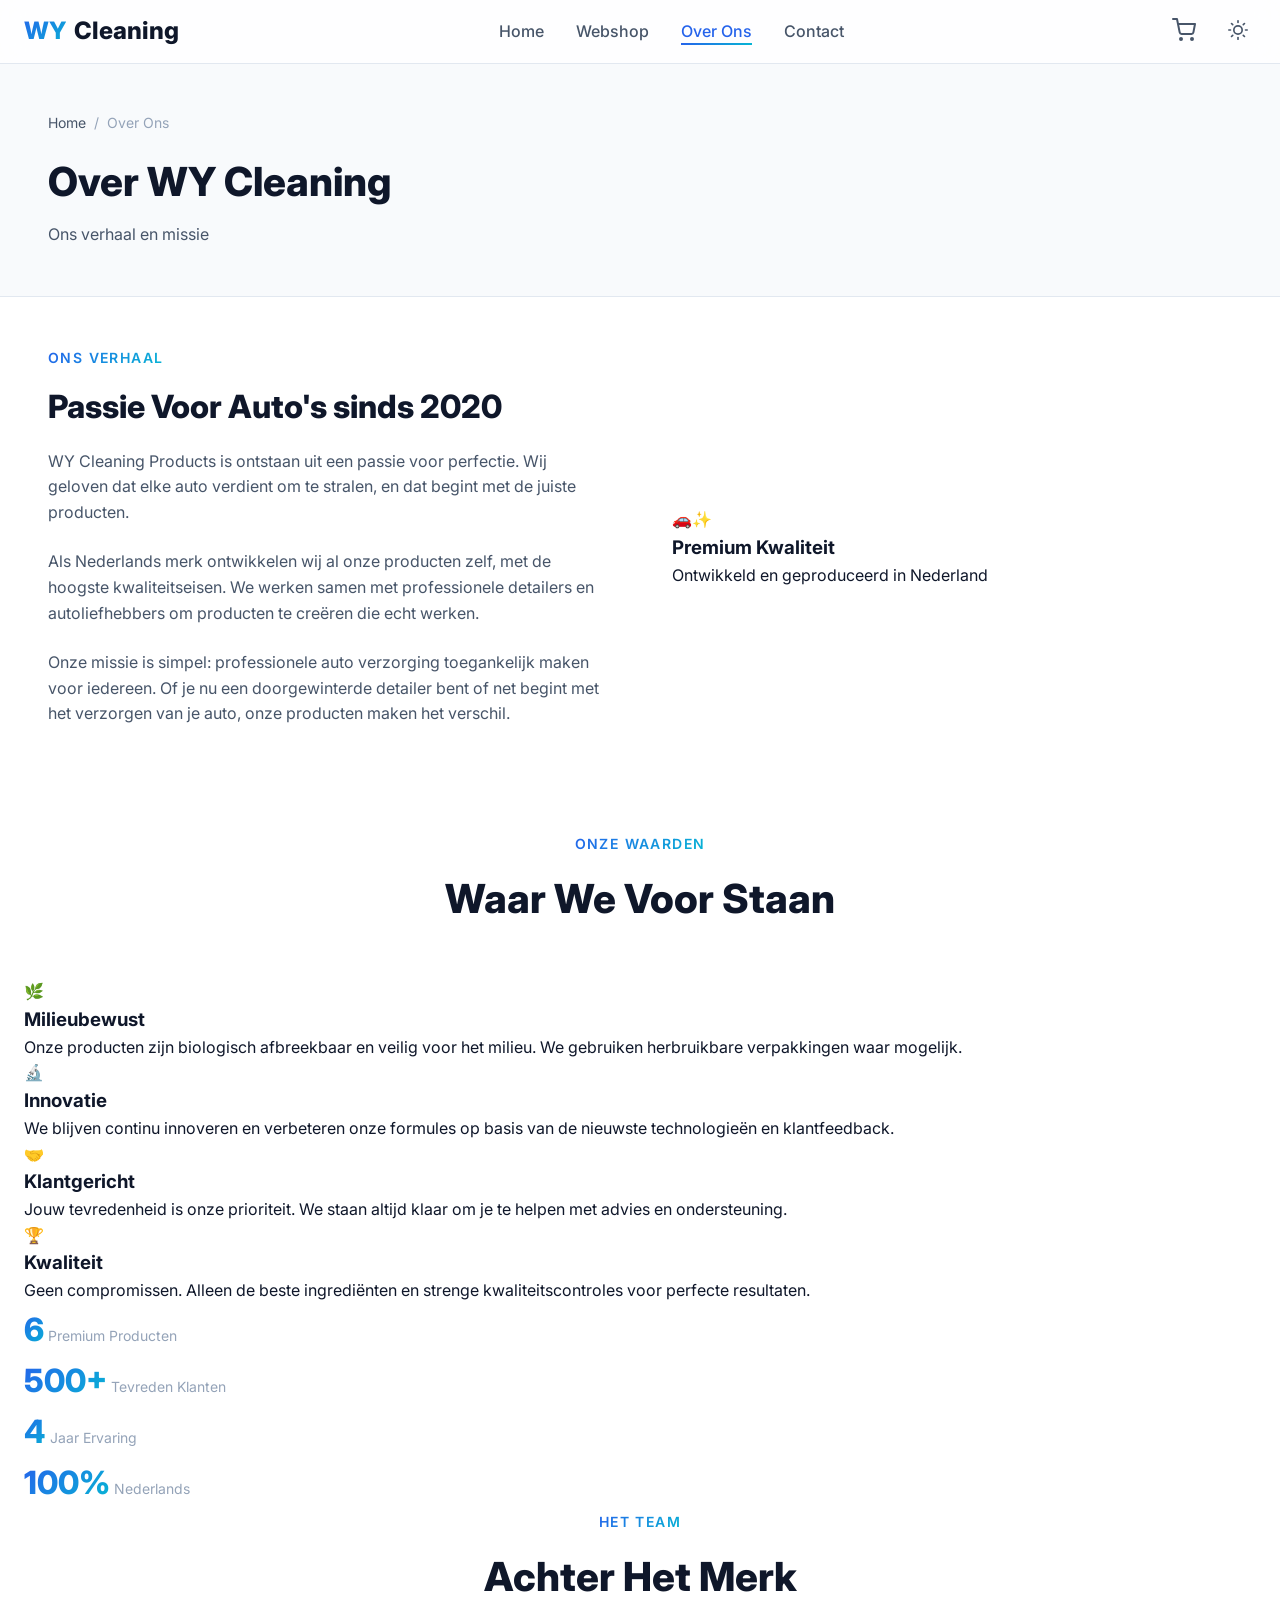
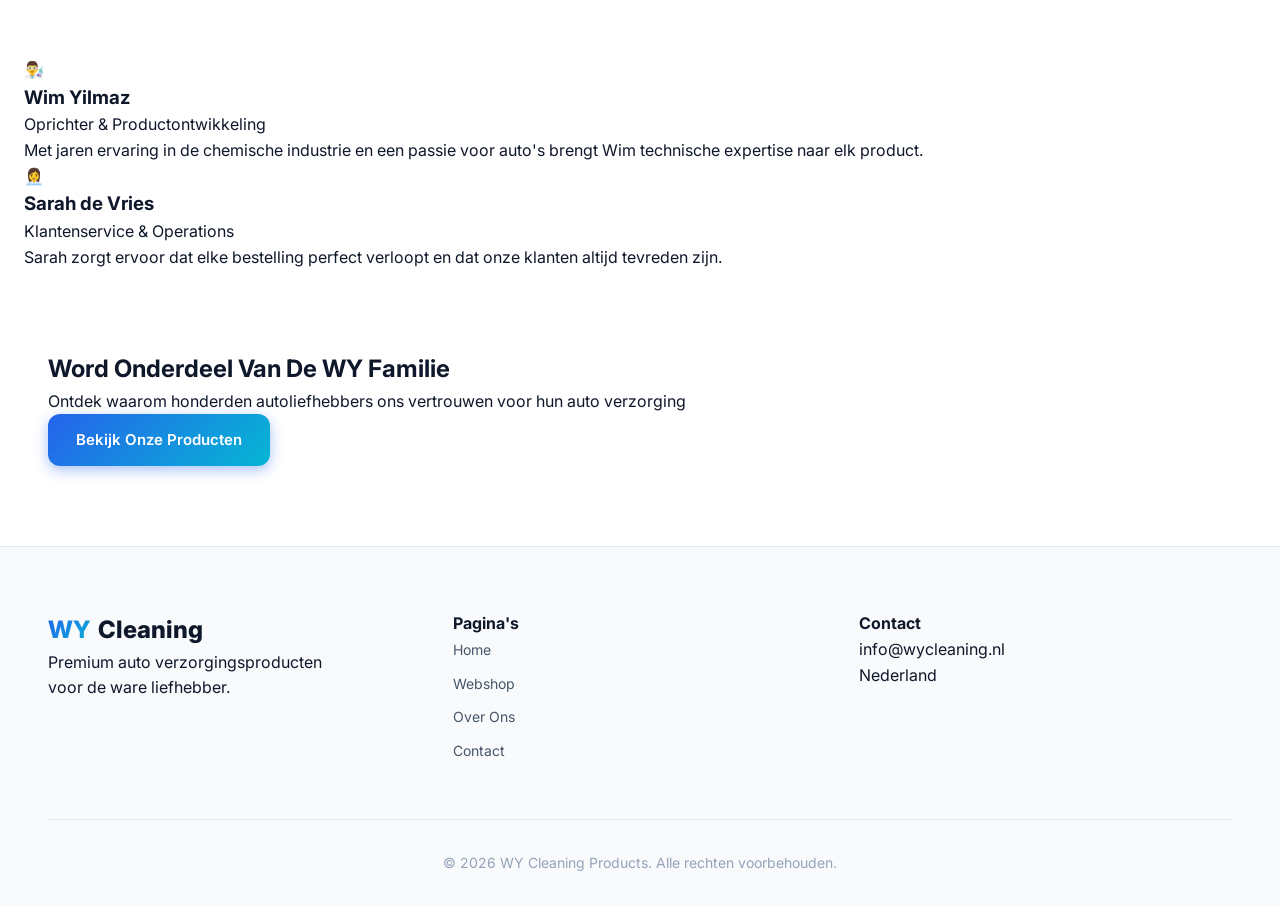
==== about.html @ 86678f6a "Initial commit: Modern WY Cleaning Products website with webshop" ====
<!DOCTYPE html>
<html lang="nl">
<head>
    <meta charset="UTF-8">
    <meta name="viewport" content="width=device-width, initial-scale=1.0">
    <title>Over Ons - WY Cleaning Products</title>
    <link rel="stylesheet" href="css/styles.css">
    <link href="https://fonts.googleapis.com/css2?family=Inter:wght@300;400;500;600;700;800&display=swap" rel="stylesheet">
</head>
<body>
    <!-- Navigation -->
    <nav class="navbar">
        <div class="nav-container">
            <a href="index.html" class="logo">
                <span class="logo-wy">WY</span>
                <span class="logo-text">Cleaning</span>
            </a>
            
            <ul class="nav-links" id="navLinks">
                <li><a href="index.html">Home</a></li>
                <li><a href="shop.html">Webshop</a></li>
                <li><a href="about.html" class="active">Over Ons</a></li>
                <li><a href="contact.html">Contact</a></li>
            </ul>
            
            <div class="nav-actions">
                <button class="cart-icon" id="cartIcon">
                    <svg xmlns="http://www.w3.org/2000/svg" width="24" height="24" viewBox="0 0 24 24" fill="none" stroke="currentColor" stroke-width="2" stroke-linecap="round" stroke-linejoin="round"><circle cx="9" cy="21" r="1"></circle><circle cx="20" cy="21" r="1"></circle><path d="M1 1h4l2.68 13.39a2 2 0 0 0 2 1.61h9.72a2 2 0 0 0 2-1.61L23 6H6"></path></svg>
                    <span class="cart-count" id="cartCount">0</span>
                </button>
                <button class="theme-toggle" id="themeToggle" aria-label="Toggle dark mode">
                    <svg class="sun-icon" xmlns="http://www.w3.org/2000/svg" width="20" height="20" viewBox="0 0 24 24" fill="none" stroke="currentColor" stroke-width="2" stroke-linecap="round" stroke-linejoin="round"><circle cx="12" cy="12" r="5"></circle><line x1="12" y1="1" x2="12" y2="3"></line><line x1="12" y1="21" x2="12" y2="23"></line><line x1="4.22" y1="4.22" x2="5.64" y2="5.64"></line><line x1="18.36" y1="18.36" x2="19.78" y2="19.78"></line><line x1="1" y1="12" x2="3" y2="12"></line><line x1="21" y1="12" x2="23" y2="12"></line><line x1="4.22" y1="19.78" x2="5.64" y2="18.36"></line><line x1="18.36" y1="5.64" x2="19.78" y2="4.22"></line></svg>
                    <svg class="moon-icon" xmlns="http://www.w3.org/2000/svg" width="20" height="20" viewBox="0 0 24 24" fill="none" stroke="currentColor" stroke-width="2" stroke-linecap="round" stroke-linejoin="round"><path d="M21 12.79A9 9 0 1 1 11.21 3 7 7 0 0 0 21 12.79z"></path></svg>
                </button>
                <button class="hamburger" id="hamburger" aria-label="Menu">
                    <span></span>
                    <span></span>
                    <span></span>
                </button>
            </div>
        </div>
    </nav>

    <!-- Page Header -->
    <section class="page-header">
        <div class="container">
            <div class="breadcrumb">
                <a href="index.html">Home</a>
                <span>/</span>
                <span>Over Ons</span>
            </div>
            <h1 class="page-title">Over WY Cleaning</h1>
            <p class="page-subtitle">Ons verhaal en missie</p>
        </div>
    </section>

    <!-- About Section -->
    <section class="about-section">
        <div class="container">
            <div class="about-grid">
                <div class="about-content">
                    <span class="section-badge">Ons Verhaal</span>
                    <h2>Passie Voor Auto's sinds 2020</h2>
                    <p>WY Cleaning Products is ontstaan uit een passie voor perfectie. Wij geloven dat elke auto verdient om te stralen, en dat begint met de juiste producten.</p>
                    <p>Als Nederlands merk ontwikkelen wij al onze producten zelf, met de hoogste kwaliteitseisen. We werken samen met professionele detailers en autoliefhebbers om producten te creëren die echt werken.</p>
                    <p>Onze missie is simpel: professionele auto verzorging toegankelijk maken voor iedereen. Of je nu een doorgewinterde detailer bent of net begint met het verzorgen van je auto, onze producten maken het verschil.</p>
                </div>
                <div class="about-visual">
                    <div class="about-card glass">
                        <div class="about-emoji">🚗✨</div>
                        <h3>Premium Kwaliteit</h3>
                        <p>Ontwikkeld en geproduceerd in Nederland</p>
                    </div>
                </div>
            </div>
        </div>
    </section>

    <!-- Values Section -->
    <section class="values-section">
        <div class="container">
            <div class="section-header">
                <span class="section-badge">Onze Waarden</span>
                <h2 class="section-title">Waar We Voor Staan</h2>
            </div>
            
            <div class="values-grid">
                <div class="value-card">
                    <div class="value-icon">🌿</div>
                    <h3>Milieubewust</h3>
                    <p>Onze producten zijn biologisch afbreekbaar en veilig voor het milieu. We gebruiken herbruikbare verpakkingen waar mogelijk.</p>
                </div>
                
                <div class="value-card">
                    <div class="value-icon">🔬</div>
                    <h3>Innovatie</h3>
                    <p>We blijven continu innoveren en verbeteren onze formules op basis van de nieuwste technologieën en klantfeedback.</p>
                </div>
                
                <div class="value-card">
                    <div class="value-icon">🤝</div>
                    <h3>Klantgericht</h3>
                    <p>Jouw tevredenheid is onze prioriteit. We staan altijd klaar om je te helpen met advies en ondersteuning.</p>
                </div>
                
                <div class="value-card">
                    <div class="value-icon">🏆</div>
                    <h3>Kwaliteit</h3>
                    <p>Geen compromissen. Alleen de beste ingrediënten en strenge kwaliteitscontroles voor perfecte resultaten.</p>
                </div>
            </div>
        </div>
    </section>

    <!-- Stats Section -->
    <section class="stats-section">
        <div class="container">
            <div class="stats-grid">
                <div class="stat-card">
                    <span class="stat-number">6</span>
                    <span class="stat-label">Premium Producten</span>
                </div>
                <div class="stat-card">
                    <span class="stat-number">500+</span>
                    <span class="stat-label">Tevreden Klanten</span>
                </div>
                <div class="stat-card">
                    <span class="stat-number">4</span>
                    <span class="stat-label">Jaar Ervaring</span>
                </div>
                <div class="stat-card">
                    <span class="stat-number">100%</span>
                    <span class="stat-label">Nederlands</span>
                </div>
            </div>
        </div>
    </section>

    <!-- Team Section -->
    <section class="team-section">
        <div class="container">
            <div class="section-header">
                <span class="section-badge">Het Team</span>
                <h2 class="section-title">Achter Het Merk</h2>
            </div>
            
            <div class="team-grid">
                <div class="team-card">
                    <div class="team-avatar">👨‍🔬</div>
                    <h3>Wim Yilmaz</h3>
                    <p class="team-role">Oprichter & Productontwikkeling</p>
                    <p>Met jaren ervaring in de chemische industrie en een passie voor auto's brengt Wim technische expertise naar elk product.</p>
                </div>
                
                <div class="team-card">
                    <div class="team-avatar">👩‍💼</div>
                    <h3>Sarah de Vries</h3>
                    <p class="team-role">Klantenservice & Operations</p>
                    <p>Sarah zorgt ervoor dat elke bestelling perfect verloopt en dat onze klanten altijd tevreden zijn.</p>
                </div>
            </div>
        </div>
    </section>

    <!-- CTA Section -->
    <section class="cta-section">
        <div class="cta-bg"></div>
        <div class="container">
            <div class="cta-content glass">
                <h2>Word Onderdeel Van De WY Familie</h2>
                <p>Ontdek waarom honderden autoliefhebbers ons vertrouwen voor hun auto verzorging</p>
                <a href="shop.html" class="btn btn-primary btn-lg">Bekijk Onze Producten</a>
            </div>
        </div>
    </section>

    <!-- Footer -->
    <footer class="footer">
        <div class="container">
            <div class="footer-grid">
                <div class="footer-brand">
                    <a href="index.html" class="logo">
                        <span class="logo-wy">WY</span>
                        <span class="logo-text">Cleaning</span>
                    </a>
                    <p>Premium auto verzorgingsproducten voor de ware liefhebber.</p>
                </div>
                <div class="footer-links">
                    <h4>Pagina's</h4>
                    <ul>
                        <li><a href="index.html">Home</a></li>
                        <li><a href="shop.html">Webshop</a></li>
                        <li><a href="about.html">Over Ons</a></li>
                        <li><a href="contact.html">Contact</a></li>
                    </ul>
                </div>
                <div class="footer-contact">
                    <h4>Contact</h4>
                    <ul>
                        <li><span>info@wycleaning.nl</span></li>
                        <li><span>Nederland</span></li>
                    </ul>
                </div>
            </div>
            <div class="footer-bottom">
                <p>&copy; 2026 WY Cleaning Products. Alle rechten voorbehouden.</p>
            </div>
        </div>
    </footer>

    <!-- Cart Sidebar -->
    <div class="cart-overlay" id="cartOverlay"></div>
    <aside class="cart-sidebar" id="cartSidebar">
        <div class="cart-header">
            <h3>Winkelwagen</h3>
            <button class="cart-close" id="cartClose">&times;</button>
        </div>
        <div class="cart-items" id="cartItems"></div>
        <div class="cart-footer">
            <div class="cart-total">
                <span>Totaal</span>
                <span class="cart-total-price" id="cartTotal">€0,00</span>
            </div>
            <button class="btn btn-primary btn-full">Afrekenen</button>
            <button class="btn btn-text" id="continueShopping">Verder winkelen</button>
        </div>
    </aside>

    <script src="js/main.js"></script>
</body>
</html>
---- css/styles.css ----
/* ========================================
   WY Cleaning Products - Modern Stylesheet
   ======================================== */

:root {
    --primary: #2563eb;
    --primary-dark: #1d4ed8;
    --primary-light: #3b82f6;
    --accent: #06b6d4;
    
    --bg-primary: #ffffff;
    --bg-secondary: #f8fafc;
    --bg-tertiary: #f1f5f9;
    --bg-card: rgba(255, 255, 255, 0.8);
    
    --text-primary: #0f172a;
    --text-secondary: #475569;
    --text-muted: #94a3b8;
    
    --border-color: #e2e8f0;
    --shadow-sm: 0 1px 2px 0 rgb(0 0 0 / 0.05);
    --shadow-md: 0 4px 6px -1px rgb(0 0 0 / 0.1);
    --shadow-lg: 0 10px 15px -3px rgb(0 0 0 / 0.1);
    --shadow-xl: 0 20px 25px -5px rgb(0 0 0 / 0.1);
    
    --gradient-hero: linear-gradient(135deg, #667eea 0%, #764ba2 100%);
    --gradient-primary: linear-gradient(135deg, #2563eb 0%, #06b6d4 100%);
    
    --radius-sm: 0.375rem;
    --radius-md: 0.5rem;
    --radius-lg: 0.75rem;
    --radius-xl: 1rem;
    --radius-2xl: 1.5rem;
    
    --transition-fast: 150ms ease;
    --transition-base: 250ms ease;
    
    --font-sans: 'Inter', system-ui, sans-serif;
    --header-height: 4rem;
}

[data-theme="dark"] {
    --bg-primary: #0f172a;
    --bg-secondary: #1e293b;
    --bg-tertiary: #334155;
    --bg-card: rgba(30, 41, 59, 0.8);
    --text-primary: #f8fafc;
    --text-secondary: #cbd5e1;
    --text-muted: #64748b;
    --border-color: #334155;
}

*, *::before, *::after { box-sizing: border-box; margin: 0; padding: 0; }
html { scroll-behavior: smooth; }
body {
    font-family: var(--font-sans);
    background: var(--bg-primary);
    color: var(--text-primary);
    line-height: 1.6;
    min-height: 100vh;
}
a { color: inherit; text-decoration: none; }
button { font-family: inherit; cursor: pointer; border: none; background: none; }
ul { list-style: none; }

.container { width: 100%; max-width: 1280px; margin: 0 auto; padding: 0 1.5rem; }

/* Navbar */
.navbar {
    position: fixed; top: 0; left: 0; right: 0;
    height: var(--header-height);
    background: var(--bg-card);
    backdrop-filter: blur(12px);
    border-bottom: 1px solid var(--border-color);
    z-index: 1000;
}
.nav-container {
    display: flex; align-items: center; justify-content: space-between;
    height: 100%; max-width: 1280px; margin: 0 auto; padding: 0 1.5rem;
}
.logo { display: flex; align-items: center; gap: 0.5rem; font-weight: 800; font-size: 1.5rem; }
.logo-wy {
    background: var(--gradient-primary);
    -webkit-background-clip: text; -webkit-text-fill-color: transparent; background-clip: text;
}
.nav-links { display: flex; align-items: center; gap: 2rem; }
.nav-links a { font-weight: 500; color: var(--text-secondary); transition: color 0.15s; position: relative; }
.nav-links a:hover, .nav-links a.active { color: var(--primary); }
.nav-links a::after {
    content: ''; position: absolute; bottom: -4px; left: 0;
    width: 0; height: 2px; background: var(--gradient-primary); transition: width 0.25s;
}
.nav-links a:hover::after, .nav-links a.active::after { width: 100%; }
.nav-actions { display: flex; align-items: center; gap: 1rem; }

.cart-icon { position: relative; padding: 0.5rem; color: var(--text-secondary); }
.cart-icon:hover { color: var(--primary); }
.cart-count {
    position: absolute; top: -2px; right: -2px;
    background: var(--gradient-primary); color: white; font-size: 0.75rem; font-weight: 600;
    width: 1.25rem; height: 1.25rem; border-radius: 50%;
    display: flex; align-items: center; justify-content: center;
}

.theme-toggle { padding: 0.5rem; color: var(--text-secondary); border-radius: var(--radius-md); }
.theme-toggle:hover { background: var(--bg-tertiary); color: var(--text-primary); }
.theme-toggle .moon-icon { display: none; }
[data-theme="dark"] .theme-toggle .sun-icon { display: none; }
[data-theme="dark"] .theme-toggle .moon-icon { display: block; }

.hamburger { display: none; flex-direction: column; gap: 5px; padding: 0.5rem; }
.hamburger span { display: block; width: 24px; height: 2px; background: var(--text-primary); }

/* Hero */
.hero {
    min-height: 100vh; display: flex; align-items: center; position: relative;
    padding: calc(var(--header-height) + 2rem) 1.5rem 4rem; overflow: hidden;
}
.hero-bg { position: absolute; inset: 0; background: var(--gradient-hero); opacity: 0.05; }
.hero-particles {
    position: absolute; inset: 0;
    background-image: 
        radial-gradient(circle at 20% 80%, rgba(37, 99, 235, 0.1) 0%, transparent 50%),
        radial-gradient(circle at 80% 20%, rgba(6, 182, 212, 0.1) 0%, transparent 50%);
}
.hero-content { flex: 1; max-width: 600px; position: relative; z-index: 1; }
.hero-badge {
    display: inline-flex; align-items: center; gap: 0.5rem;
    background: var(--bg-card); border: 1px solid var(--border-color);
    padding: 0.5rem 1rem; border-radius: 9999px; font-size: 0.875rem; font-weight: 500;
    color: var(--text-secondary); margin-bottom: 1.5rem;
}
.hero-title { font-size: clamp(2.5rem, 5vw, 4rem); font-weight: 800; line-height: 1.1; margin-bottom: 1.5rem; }
.gradient-text {
    background: var(--gradient-primary);
    -webkit-background-clip: text; -webkit-text-fill-color: transparent; background-clip: text;
}
.hero-subtitle { font-size: 1.125rem; color: var(--text-secondary); margin-bottom: 2rem; max-width: 480px; }
.hero-actions { display: flex; gap: 1rem; margin-bottom: 3rem; flex-wrap: wrap; }
.hero-stats { display: flex; gap: 2.5rem; }
.stat { display: flex; flex-direction: column; }
.stat-number {
    font-size: 2rem; font-weight: 800;
    background: var(--gradient-primary); -webkit-background-clip: text; -webkit-text-fill-color: transparent;
}
.stat-label { font-size: 0.875rem; color: var(--text-muted); }
.hero-visual { flex: 1; display: flex; justify-content: center; align-items: center; position: relative; }
.hero-card {
    background: linear-gradient(135deg, rgba(255,255,255,0.1) 0%, rgba(255,255,255,0.05) 100%);
    backdrop-filter: blur(20px); border: 1px solid rgba(255,255,255,0.2);
    border-radius: var(--radius-2xl); padding: 2rem; text-align: center;
    animation: float 6s ease-in-out infinite;
}
@keyframes float { 0%, 100% { transform: translateY(0); } 50% { transform: translateY(-20px); } }
.hero-card-icon { font-size: 4rem; margin-bottom: 1rem; }
.hero-card-label { display: block; font-size: 0.75rem; text-transform: uppercase; letter-spacing: 0.1em; color: var(--text-muted); margin-bottom: 0.25rem; }
.hero-card-name { display: block; font-size: 1.25rem; font-weight: 700; color: var(--text-primary); margin-bottom: 0.5rem; }
.hero-card-price { display: block; font-size: 1.5rem; font-weight: 800; background: var(--gradient-primary); -webkit-background-clip: text; -webkit-text-fill-color: transparent; }

/* Buttons */
.btn {
    display: inline-flex; align-items: center; justify-content: center; gap: 0.5rem;
    padding: 0.875rem 1.75rem; font-weight: 600; font-size: 0.9375rem;
    border-radius: var(--radius-lg); transition: all 0.25s;
}
.btn-primary { background: var(--gradient-primary); color: white; box-shadow: 0 4px 14px rgba(37, 99, 235, 0.4); }
.btn-primary:hover { transform: translateY(-2px); box-shadow: 0 6px 20px rgba(37, 99, 235, 0.5); }
.btn-secondary { background: var(--bg-secondary); color: var(--text-primary); border: 1px solid var(--border-color); }
.btn-secondary:hover { background: var(--bg-tertiary); border-color: var(--primary); }
.btn-sm { padding: 0.625rem 1.25rem; font-size: 0.875rem; }

/* Sections */
.featured-section, .benefits-section, .cta-section { padding: 5rem 1.5rem; }
.section-header { text-align: center; max-width: 600px; margin: 0 auto 3rem; }
.section-badge { display: inline-block; background: var(--gradient-primary); -webkit-background-clip: text; -webkit-text-fill-color: transparent; font-weight: 600; font-size: 0.875rem; text-transform: uppercase; letter-spacing: 0.1em; margin-bottom: 0.75rem; }
.section-title { font-size: clamp(1.75rem, 4vw, 2.5rem); font-weight: 800; margin-bottom: 0.75rem; }
.section-subtitle { color: var(--text-secondary); }

/* Products */
.products-grid { display: grid; grid-template-columns: repeat(auto-fill, minmax(280px, 1fr)); gap: 1.5rem; }
.product-card {
    background: var(--bg-card); border: 1px solid var(--border-color);
    border-radius: var(--radius-xl); overflow: hidden; transition: all 0.25s;
}
.product-card:hover { transform: translateY(-4px); box-shadow: var(--shadow-xl); border-color: var(--primary-light); }
.product-image { aspect-ratio: 4/3; background: var(--bg-secondary); display: flex; align-items: center; justify-content: center; font-size: 4rem; position: relative; overflow: hidden; }
.product-badge { position: absolute; top: 1rem; left: 1rem; background: var(--gradient-primary); color: white; font-size: 0.75rem; font-weight: 600; padding: 0.25rem 0.75rem; border-radius: 9999px; }
.product-info { padding: 1.5rem; }
.product-category { font-size: 0.75rem; color: var(--primary); font-weight: 600; text-transform: uppercase; letter-spacing: 0.05em; margin-bottom: 0.5rem; }
.product-name { font-size: 1.125rem; font-weight: 700; margin-bottom: 0.5rem; color: var(--text-primary); }
.product-description { font-size: 0.875rem; color: var(--text-secondary); margin-bottom: 1rem; line-height: 1.5; }
.product-footer { display: flex; align-items: center; justify-content: space-between; }
.product-price { font-size: 1.25rem; font-weight: 800; color: var(--primary); }
.btn-add-cart { width: 2.5rem; height: 2.5rem; border-radius: var(--radius-md); background: var(--bg-tertiary); color: var(--text-primary); display: flex; align-items: center; justify-content: center; transition: all 0.15s; }
.btn-add-cart:hover { background: var(--primary); color: white; }

/* Benefits */
.benefits-section { background: var(--bg-secondary); }
.benefits-grid { display: grid; grid-template-columns: repeat(auto-fit, minmax(250px, 1fr)); gap: 1.5rem; }
.benefit-card { background: var(--bg-primary); border: 1px solid var(--border-color); border-radius: var(--radius-xl); padding: 2rem; text-align: center; transition: all 0.25s; }
.benefit-card:hover { transform: translateY(-4px); box-shadow: var(--shadow-lg); }
.benefit-icon { width: 4rem; height: 4rem; background: var(--gradient-primary); border-radius: var(--radius-lg); display: flex; align-items: center; justify-content: center; font-size: 2rem; margin: 0 auto 1.5rem; }
.benefit-title { font-size: 1.125rem; font-weight: 700; margin-bottom: 0.5rem; }
.benefit-text { font-size: 0.875rem; color: var(--text-secondary); }

/* Footer */
.footer { background: var(--bg-secondary); border-top: 1px solid var(--border-color); padding: 4rem 1.5rem 2rem; }
.footer-grid { display: grid; grid-template-columns: repeat(auto-fit, minmax(200px, 1fr)); gap: 2rem; margin-bottom: 3rem; }
.footer-brand { max-width: 300px; }
.footer-logo { display: flex; align-items: center; gap: 0.5rem; font-weight: 800; font-size: 1.5rem; margin-bottom: 1rem; }
.footer-description { font-size: 0.875rem; color: var(--text-secondary); margin-bottom: 1.5rem; }
.social-links { display: flex; gap: 1rem; }
.social-link { width: 2.5rem; height: 2.5rem; background: var(--bg-tertiary); border-radius: var(--radius-md); display: flex; align-items: center; justify-content: center; color: var(--text-secondary); transition: all 0.15s; }
.social-link:hover { background: var(--primary); color: white; }
.footer-title { font-weight: 700; margin-bottom: 1rem; }
.footer-links li { margin-bottom: 0.5rem; }
.footer-links a { font-size: 0.875rem; color: var(--text-secondary); transition: color 0.15s; }
.footer-links a:hover { color: var(--primary); }
.footer-bottom { border-top: 1px solid var(--border-color); padding-top: 2rem; text-align: center; font-size: 0.875rem; color: var(--text-muted); }

/* Page Header */
.page-header { padding: calc(var(--header-height) + 3rem) 1.5rem 3rem; background: var(--bg-secondary); border-bottom: 1px solid var(--border-color); }
.page-header-sm { padding: calc(var(--header-height) + 2rem) 1.5rem 2rem; }
.breadcrumb { display: flex; align-items: center; gap: 0.5rem; font-size: 0.875rem; color: var(--text-muted); margin-bottom: 1rem; }
.breadcrumb a { color: var(--text-secondary); }
.breadcrumb a:hover { color: var(--primary); }
.page-title { font-size: clamp(1.75rem, 4vw, 2.5rem); font-weight: 800; margin-bottom: 0.5rem; }
.page-subtitle { color: var(--text-secondary); }

/* Shop */
.shop-section { padding: 3rem 1.5rem 5rem; }
.shop-layout { display: grid; grid-template-columns: 240px 1fr; gap: 2rem; }
.shop-sidebar { position: sticky; top: calc(var(--header-height) + 2rem); height: fit-content; }
.filter-section { background: var(--bg-card); border: 1px solid var(--border-color); border-radius: var(--radius-lg); padding: 1.5rem; margin-bottom: 1rem; }
.filter-section h4 { font-weight: 600; margin-bottom: 1rem; }
.filter-list li { margin-bottom: 0.75rem; }
.filter-checkbox { display: flex; align-items: center; gap: 0.5rem; cursor: pointer; font-size: 0.875rem; color: var(--text-secondary); }
.filter-checkbox input { width: 1rem; height: 1rem; accent-color: var(--primary); }
.price-range { display: flex; align-items: center; gap: 0.75rem; font-size: 0.875rem; color: var(--text-muted); }
.price-range input { flex: 1; accent-color: var(--primary); }
.price-value { font-size: 0.875rem; color: var(--text-secondary); margin-top: 0.75rem; }
.shop-header { display: flex; align-items: center; justify-content: space-between; margin-bottom: 1.5rem; flex-wrap: wrap; gap: 1rem; }
.shop-count { font-size: 0.875rem; color: var(--text-secondary); }
.shop-sort { display: flex; align-items: center; gap: 0.5rem; }
.shop-sort select { padding: 0.5rem 1rem; border: 1px solid var(--border-color); border-radius: var(--radius-md); background: var(--bg-primary); color: var(--text-primary); font-size: 0.875rem; }

/* Contact */
.contact-section { padding: 3rem 1.5rem 5rem; }
.contact-grid { display: grid; grid-template-columns: 1fr 1fr; gap: 3rem; }
.contact-info h2 { font-size: 1.5rem; font-weight: 700; margin-bottom: 1rem; }
.contact-info > p { color: var(--text-secondary); margin-bottom: 2rem; }
.contact-methods { display: flex; flex-direction: column; gap: 1.5rem; }
.contact-method { display: flex; align-items: flex-start; gap: 1rem; }
.contact-method-icon { width: 3rem; height: 3rem; background: var(--bg-secondary); border-radius: var(--radius-lg); display: flex; align-items: center; justify-content: center; font-size: 1.25rem; flex-shrink: 0; }
.contact-method-content h4 { font-weight: 600; margin-bottom: 0.25rem; }
.contact-method-content p { font-size: 0.875rem; color: var(--text-secondary); }
.contact-form-wrapper { background: var(--bg-card); border: 1px solid var(--border-color); border-radius: var(--radius-xl); padding: 2rem; }
.form-group { margin-bottom: 1.5rem; }
.form-group label { display: block; font-weight: 500; font-size: 0.875rem; margin-bottom: 0.5rem; }
.form-group input, .form-group textarea, .form-group select {
    width: 100%; padding: 0.75rem 1rem; border: 1px solid var(--border-color);
    border-radius: var(--radius-md); background: var(--bg-primary); color: var(--text-primary); font-size: 0.9375rem;
}
.form-group input:focus, .form-group textarea:focus, .form-group select:focus { outline: none; border-color: var(--primary); }
.form-group textarea { min-height: 120px; resize: vertical; }

/* About */
.about-section { padding: 3rem 1.5rem 5rem; }
.about-grid { display: grid; grid-template-columns: 1fr 1fr; gap: 4rem; align-items: center; }
.about-content h2 { font-size: 2rem; font-weight: 800; margin-bottom: 1rem; }
.about-content > p { color: var(--text-secondary); margin-bottom: 1.5rem; }
.about-values { display: flex; flex-direction: column; gap: 1rem; margin-bottom: 2rem; }
.about-value { display: flex; align-items: center; gap: 0.75rem; }
.about-value-icon { width: 1.5rem; height: 1.5rem; background: var(--gradient-primary); border-radius: 50%; display: flex; align-items: center; justify-content: center; color: white; font-size: 0.75rem; }
.about-image { aspect-ratio: 4/3; background: var(--gradient-hero); border-radius: var(--radius-2xl); display: flex; align-items: center; justify-content: center; font-size: 8rem; }

/* Product Detail */
.product-detail { padding: 3rem 1.5rem 5rem; }
.product-detail-grid { display: grid; grid-template-columns: 1fr 1fr; gap: 3rem; }
.product-gallery { background: var(--bg-secondary); border-radius: var(--radius-xl); aspect-ratio: 1; display: flex; align-items: center; justify-content: center; font-size: 8rem; }
.product-detail-info h1 { font-size: 2rem; font-weight: 800; margin-bottom: 0.5rem; }
.product-detail-category { color: var(--primary); font-weight: 600; font-size: 0.875rem; text-transform: uppercase; letter-spacing: 0.05em; margin-bottom: 1rem; }
.product-detail-price { font-size: 2rem; font-weight: 800; color: var(--primary); margin-bottom: 1.5rem; }
.product-detail-description { color: var(--text-secondary); margin-bottom: 1.5rem; line-height: 1.7; }
.product-features { margin-bottom: 2rem; }
.product-features h4 { font-weight: 600; margin-bottom: 0.75rem; }
.product-features ul { list-style: disc; padding-left: 1.25rem; }
.product-features li { color: var(--text-secondary); margin-bottom: 0.5rem; }
.product-actions { display: flex; gap: 1rem; }
.quantity-selector { display: flex; align-items: center; border: 1px solid var(--border-color); border-radius: var(--radius-md); overflow: hidden; }
.quantity-btn { width: 2.5rem; height: 2.5rem; display: flex; align-items: center; justify-content: center; background: var(--bg-secondary); color: var(--text-primary); font-size: 1.25rem; }
.quantity-btn:hover { background: var(--bg-tertiary); }
.quantity-selector input { width: 3rem; height: 2.5rem; text-align: center; border: none; background: transparent; font-weight: 600; color: var(--text-primary); }

/* Cart Sidebar */
.cart-sidebar { position: fixed; top: 0; right: -400px; width: 400px; max-width: 100%; height: 100vh; background: var(--bg-primary); border-left: 1px solid var(--border-color); z-index: 2000; transition: right 0.25s; display: flex; flex-direction: column; }
.cart-sidebar.active { right: 0; }
.cart-overlay { position: fixed; inset: 0; background: rgba(0,0,0,0.5); z-index: 1999; opacity: 0; visibility: hidden; transition: all 0.25s; }
.cart-overlay.active { opacity: 1; visibility: visible; }
.cart-header { display: flex; align-items: center; justify-content: space-between; padding: 1.5rem; border-bottom: 1px solid var(--border-color); }
.cart-header h3 { font-size: 1.25rem; font-weight: 700; }
.cart-close { width: 2rem; height: 2rem; display: flex; align-items: center; justify-content: center; border-radius: var(--radius-md); color: var(--text-secondary); }
.cart-close:hover { background: var(--bg-secondary); color: var(--text-primary); }
.cart-items { flex: 1; overflow-y: auto; padding: 1rem; }
.cart-item { display: flex; gap: 1rem; padding: 1rem; background: var(--bg-secondary); border-radius: var(--radius-lg); margin-bottom: 1rem; }
.cart-item-image { width: 4rem; height: 4rem; background: var(--bg-tertiary); border-radius: var(--radius-md); display: flex; align-items: center; justify-content: center; font-size: 1.5rem; flex-shrink: 0; }
.cart-item-details { flex: 1; }
.cart-item-name { font-weight: 600; margin-bottom: 0.25rem; }
.cart-item-price { font-size: 0.875rem; color: var(--primary); font-weight: 600; }
.cart-item-remove { color: var(--text-muted); font-size: 0.875rem; }
.cart-item-remove:hover { color: #ef4444; }
.cart-empty { text-align: center; padding: 3rem 1rem; color: var(--text-muted); }
.cart-empty-icon { font-size: 3rem; margin-bottom: 1rem; }
.cart-footer { border-top: 1px solid var(--border-color); padding: 1.5rem; background: var(--bg-secondary); }
.cart-total { display: flex; justify-content: space-between; font-size: 1.125rem; font-weight: 700; margin-bottom: 1rem; }
.cart-total-price { color: var(--primary); }
.btn-checkout { width: 100%; padding: 1rem; background: var(--gradient-primary); color: white; font-weight: 600; border-radius: var(--radius-lg); }
.btn-checkout:hover { transform: translateY(-2px); box-shadow: var(--shadow-md); }

/* Toast */
.toast-container { position: fixed; bottom: 2rem; right: 2rem; z-index: 3000; display: flex; flex-direction: column; gap: 0.75rem; }
.toast { background: var(--bg-card); border: 1px solid var(--border-color); border-radius: var(--radius-lg); padding: 1rem 1.5rem; box-shadow: var(--shadow-lg); display: flex; align-items: center; gap: 0.75rem; animation: slideIn 0.3s ease; }
@keyframes slideIn { from { transform: translateX(100%); opacity: 0; } to { transform: translateX(0); opacity: 1; } }
.toast.success { border-left: 4px solid #22c55e; }
.toast.error { border-left: 4px solid #ef4444; }

/* Responsive */
@media (max-width: 1024px) {
    .shop-layout { grid-template-columns: 1fr; }
    .shop-sidebar { position: static; }
    .contact-grid, .about-grid, .product-detail-grid { grid-template-columns: 1fr; gap: 2rem; }
    .about-image { order: -1; }
}
@media (max-width: 768px) {
    .nav-links { display: none; position: absolute; top: var(--header-height); left: 0; right: 0; background: var(--bg-card); flex-direction: column; padding: 1.5rem; gap: 1rem; border-bottom: 1px solid var(--border-color); }
    .nav-links.active { display: flex; }
    .hamburger { display: flex; }
    .hero { flex-direction: column; text-align: center; padding-top: calc(var(--header-height) + 4rem); }
    .hero-content { max-width: 100%; }
    .hero-actions { justify-content: center; }
    .hero-stats { justify-content: center; }
    .hero-visual { display: none; }
    .products-grid { grid-template-columns: 1fr; }
    .contact-grid { grid-template-columns: 1fr; }
    .cart-sidebar { width: 100%; }
}
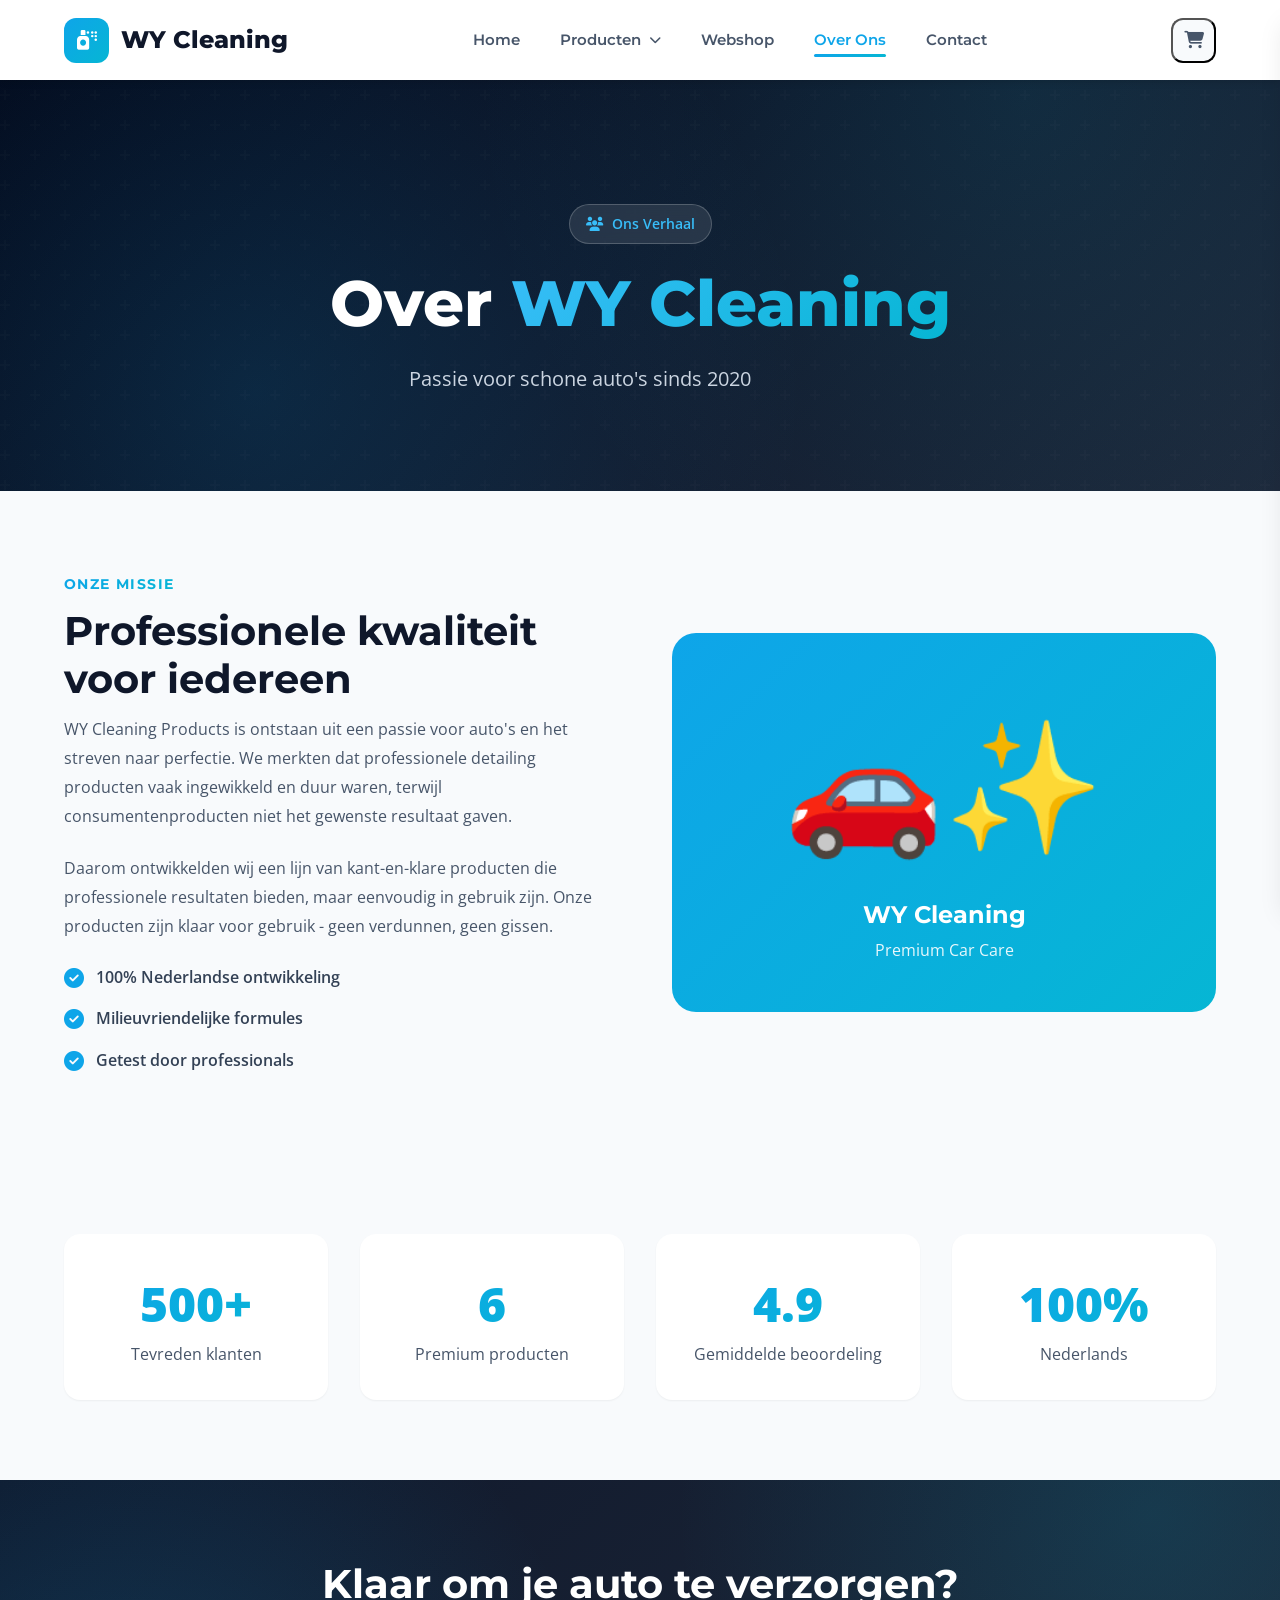
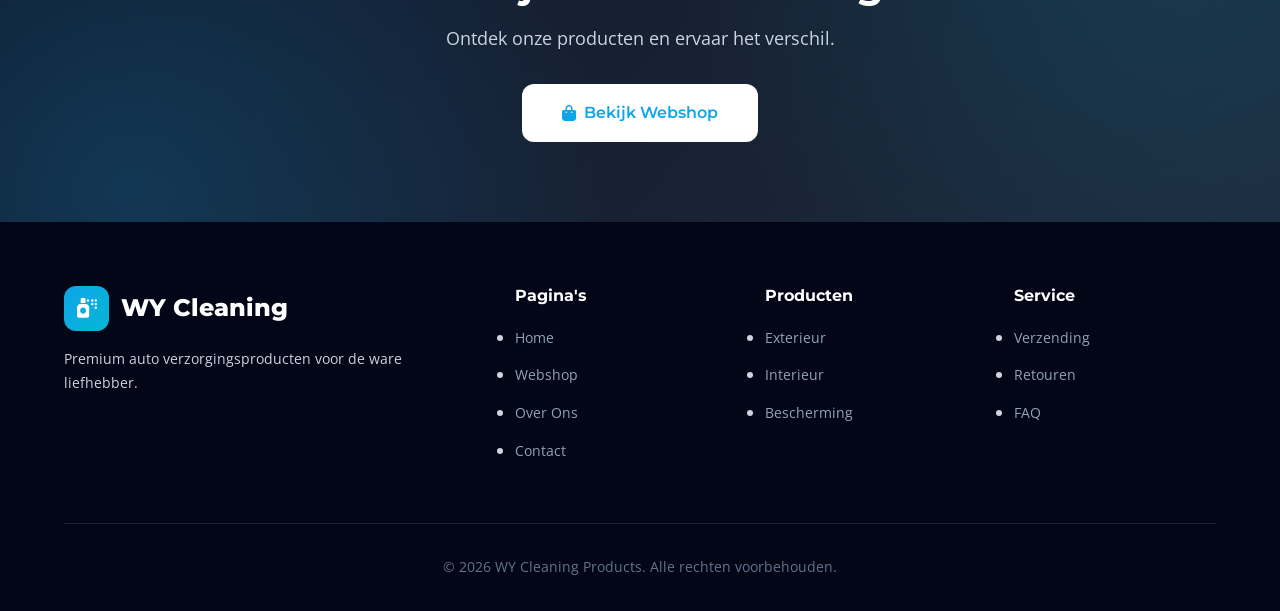
==== commit 04628b2f: "Complete redesign: Professional car detailing webshop template with modern UI, Font Awesome icons, a" ====
--- a/about.html
+++ b/about.html
@@ -4,159 +4,132 @@
     <meta charset="UTF-8">
     <meta name="viewport" content="width=device-width, initial-scale=1.0">
     <title>Over Ons - WY Cleaning Products</title>
+    <link rel="preconnect" href="https://fonts.googleapis.com">
+    <link href="https://fonts.googleapis.com/css2?family=Montserrat:wght@400;600;700;800&family=Open+Sans:wght@400;500;600&display=swap" rel="stylesheet">
+    <link rel="stylesheet" href="https://cdnjs.cloudflare.com/ajax/libs/font-awesome/6.4.0/css/all.min.css">
     <link rel="stylesheet" href="css/styles.css">
-    <link href="https://fonts.googleapis.com/css2?family=Inter:wght@300;400;500;600;700;800&display=swap" rel="stylesheet">
 </head>
 <body>
-    <!-- Navigation -->
-    <nav class="navbar">
-        <div class="nav-container">
+    <!-- Header -->
+    <header class="header">
+        <div class="container">
+            <nav class="nav">
+                <a href="index.html" class="logo">
+                    <div class="logo-icon"><i class="fas fa-spray-can"></i></div>
+                    <span>WY Cleaning</span>
+                </a>
+                <ul class="nav-menu">
+                    <li><a href="index.html">Home</a></li>
+                    <li class="has-dropdown">
+                        <a href="#" class="dropdown-toggle">Producten <i class="fas fa-chevron-down"></i></a>
+                        <ul class="dropdown-menu">
+                            <li><a href="shop.html"><i class="fas fa-car-side"></i> Exterieur</a></li>
+                            <li><a href="shop.html"><i class="fas fa-chair"></i> Interieur</a></li>
+                            <li><a href="shop.html"><i class="fas fa-shield-alt"></i> Bescherming</a></li>
+                            <li><a href="shop.html"><i class="fas fa-box-open"></i> Alle Producten</a></li>
+                        </ul>
+                    </li>
+                    <li><a href="shop.html">Webshop</a></li>
+                    <li><a href="about.html" class="active">Over Ons</a></li>
+                    <li><a href="contact.html">Contact</a></li>
+                </ul>
+                <div class="nav-actions">
+                    <button class="cart-btn" id="cartBtn">
+                        <i class="fas fa-shopping-cart"></i>
+                        <span class="cart-count" id="cartCount">0</span>
+                    </button>
+                    <button class="mobile-menu-btn" id="mobileMenuBtn"><i class="fas fa-bars"></i></button>
+                </div>
+            </nav>
+        </div>
+    </header>
+
+    <!-- Mobile Navigation -->
+    <div class="mobile-nav-overlay" id="mobileNavOverlay"></div>
+    <nav class="mobile-nav" id="mobileNav">
+        <div class="mobile-nav-header">
             <a href="index.html" class="logo">
-                <span class="logo-wy">WY</span>
-                <span class="logo-text">Cleaning</span>
+                <div class="logo-icon"><i class="fas fa-spray-can"></i></div>
+                <span>WY Cleaning</span>
             </a>
-            
-            <ul class="nav-links" id="navLinks">
-                <li><a href="index.html">Home</a></li>
-                <li><a href="shop.html">Webshop</a></li>
-                <li><a href="about.html" class="active">Over Ons</a></li>
-                <li><a href="contact.html">Contact</a></li>
-            </ul>
-            
-            <div class="nav-actions">
-                <button class="cart-icon" id="cartIcon">
-                    <svg xmlns="http://www.w3.org/2000/svg" width="24" height="24" viewBox="0 0 24 24" fill="none" stroke="currentColor" stroke-width="2" stroke-linecap="round" stroke-linejoin="round"><circle cx="9" cy="21" r="1"></circle><circle cx="20" cy="21" r="1"></circle><path d="M1 1h4l2.68 13.39a2 2 0 0 0 2 1.61h9.72a2 2 0 0 0 2-1.61L23 6H6"></path></svg>
-                    <span class="cart-count" id="cartCount">0</span>
-                </button>
-                <button class="theme-toggle" id="themeToggle" aria-label="Toggle dark mode">
-                    <svg class="sun-icon" xmlns="http://www.w3.org/2000/svg" width="20" height="20" viewBox="0 0 24 24" fill="none" stroke="currentColor" stroke-width="2" stroke-linecap="round" stroke-linejoin="round"><circle cx="12" cy="12" r="5"></circle><line x1="12" y1="1" x2="12" y2="3"></line><line x1="12" y1="21" x2="12" y2="23"></line><line x1="4.22" y1="4.22" x2="5.64" y2="5.64"></line><line x1="18.36" y1="18.36" x2="19.78" y2="19.78"></line><line x1="1" y1="12" x2="3" y2="12"></line><line x1="21" y1="12" x2="23" y2="12"></line><line x1="4.22" y1="19.78" x2="5.64" y2="18.36"></line><line x1="18.36" y1="5.64" x2="19.78" y2="4.22"></line></svg>
-                    <svg class="moon-icon" xmlns="http://www.w3.org/2000/svg" width="20" height="20" viewBox="0 0 24 24" fill="none" stroke="currentColor" stroke-width="2" stroke-linecap="round" stroke-linejoin="round"><path d="M21 12.79A9 9 0 1 1 11.21 3 7 7 0 0 0 21 12.79z"></path></svg>
-                </button>
-                <button class="hamburger" id="hamburger" aria-label="Menu">
-                    <span></span>
-                    <span></span>
-                    <span></span>
-                </button>
-            </div>
-        </div>
+            <button class="mobile-nav-close" id="mobileNavClose"><i class="fas fa-times"></i></button>
+        </div>
+        <ul class="mobile-nav-menu">
+            <li><a href="index.html"><i class="fas fa-home"></i> Home</a></li>
+            <li><a href="shop.html"><i class="fas fa-shopping-cart"></i> Webshop</a></li>
+            <li><a href="about.html" class="active"><i class="fas fa-info-circle"></i> Over Ons</a></li>
+            <li><a href="contact.html"><i class="fas fa-envelope"></i> Contact</a></li>
+        </ul>
     </nav>
 
     <!-- Page Header -->
-    <section class="page-header">
-        <div class="container">
-            <div class="breadcrumb">
-                <a href="index.html">Home</a>
-                <span>/</span>
-                <span>Over Ons</span>
-            </div>
-            <h1 class="page-title">Over WY Cleaning</h1>
-            <p class="page-subtitle">Ons verhaal en missie</p>
-        </div>
-    </section>
-
-    <!-- About Section -->
-    <section class="about-section">
-        <div class="container">
-            <div class="about-grid">
-                <div class="about-content">
-                    <span class="section-badge">Ons Verhaal</span>
-                    <h2>Passie Voor Auto's sinds 2020</h2>
-                    <p>WY Cleaning Products is ontstaan uit een passie voor perfectie. Wij geloven dat elke auto verdient om te stralen, en dat begint met de juiste producten.</p>
-                    <p>Als Nederlands merk ontwikkelen wij al onze producten zelf, met de hoogste kwaliteitseisen. We werken samen met professionele detailers en autoliefhebbers om producten te creëren die echt werken.</p>
-                    <p>Onze missie is simpel: professionele auto verzorging toegankelijk maken voor iedereen. Of je nu een doorgewinterde detailer bent of net begint met het verzorgen van je auto, onze producten maken het verschil.</p>
-                </div>
-                <div class="about-visual">
-                    <div class="about-card glass">
-                        <div class="about-emoji">🚗✨</div>
-                        <h3>Premium Kwaliteit</h3>
-                        <p>Ontwikkeld en geproduceerd in Nederland</p>
+    <section class="hero" style="min-height: 50vh; padding-top: 140px;">
+        <div class="hero-pattern"></div>
+        <div class="container">
+            <div class="hero-content" style="text-align: center; max-width: 800px; margin: 0 auto;">
+                <div class="hero-badge"><i class="fas fa-users"></i> Ons Verhaal</div>
+                <h1 class="hero-title">Over <span class="highlight">WY Cleaning</span></h1>
+                <p class="hero-tagline">Passie voor schone auto's sinds 2020</p>
+            </div>
+        </div>
+    </section>
+
+    <!-- About Content -->
+    <section class="usp-section">
+        <div class="container">
+            <div style="display: grid; grid-template-columns: 1fr 1fr; gap: 4rem; align-items: center;">
+                <div>
+                    <span class="section-tag">Onze Missie</span>
+                    <h2 class="section-title" style="text-align: left;">Professionele kwaliteit voor iedereen</h2>
+                    <p style="color: var(--gray-600); margin-bottom: 1.5rem; line-height: 1.8;">
+                        WY Cleaning Products is ontstaan uit een passie voor auto's en het streven naar perfectie. We merkten dat professionele detailing producten vaak ingewikkeld en duur waren, terwijl consumentenproducten niet het gewenste resultaat gaven.
+                    </p>
+                    <p style="color: var(--gray-600); margin-bottom: 1.5rem; line-height: 1.8;">
+                        Daarom ontwikkelden wij een lijn van kant-en-klare producten die professionele resultaten bieden, maar eenvoudig in gebruik zijn. Onze producten zijn klaar voor gebruik - geen verdunnen, geen gissen.
+                    </p>
+                    <div style="display: flex; flex-direction: column; gap: 1rem;">
+                        <div style="display: flex; align-items: center; gap: 0.75rem;">
+                            <i class="fas fa-check-circle" style="color: var(--accent); font-size: 1.25rem;"></i>
+                            <span style="font-weight: 600;">100% Nederlandse ontwikkeling</span>
+                        </div>
+                        <div style="display: flex; align-items: center; gap: 0.75rem;">
+                            <i class="fas fa-check-circle" style="color: var(--accent); font-size: 1.25rem;"></i>
+                            <span style="font-weight: 600;">Milieuvriendelijke formules</span>
+                        </div>
+                        <div style="display: flex; align-items: center; gap: 0.75rem;">
+                            <i class="fas fa-check-circle" style="color: var(--accent); font-size: 1.25rem;"></i>
+                            <span style="font-weight: 600;">Getest door professionals</span>
+                        </div>
                     </div>
                 </div>
-            </div>
-        </div>
-    </section>
-
-    <!-- Values Section -->
-    <section class="values-section">
-        <div class="container">
-            <div class="section-header">
-                <span class="section-badge">Onze Waarden</span>
-                <h2 class="section-title">Waar We Voor Staan</h2>
-            </div>
-            
-            <div class="values-grid">
-                <div class="value-card">
-                    <div class="value-icon">🌿</div>
-                    <h3>Milieubewust</h3>
-                    <p>Onze producten zijn biologisch afbreekbaar en veilig voor het milieu. We gebruiken herbruikbare verpakkingen waar mogelijk.</p>
-                </div>
-                
-                <div class="value-card">
-                    <div class="value-icon">🔬</div>
-                    <h3>Innovatie</h3>
-                    <p>We blijven continu innoveren en verbeteren onze formules op basis van de nieuwste technologieën en klantfeedback.</p>
-                </div>
-                
-                <div class="value-card">
-                    <div class="value-icon">🤝</div>
-                    <h3>Klantgericht</h3>
-                    <p>Jouw tevredenheid is onze prioriteit. We staan altijd klaar om je te helpen met advies en ondersteuning.</p>
-                </div>
-                
-                <div class="value-card">
-                    <div class="value-icon">🏆</div>
-                    <h3>Kwaliteit</h3>
-                    <p>Geen compromissen. Alleen de beste ingrediënten en strenge kwaliteitscontroles voor perfecte resultaten.</p>
+                <div style="background: linear-gradient(135deg, var(--accent) 0%, var(--cyan) 100%); border-radius: 24px; padding: 3rem; text-align: center;">
+                    <div style="font-size: 8rem; margin-bottom: 1rem;">🚗✨</div>
+                    <h3 style="color: white; font-size: 1.5rem; margin-bottom: 0.5rem;">WY Cleaning</h3>
+                    <p style="color: rgba(255,255,255,0.9);">Premium Car Care</p>
                 </div>
             </div>
         </div>
     </section>
 
     <!-- Stats Section -->
-    <section class="stats-section">
-        <div class="container">
-            <div class="stats-grid">
-                <div class="stat-card">
-                    <span class="stat-number">6</span>
-                    <span class="stat-label">Premium Producten</span>
-                </div>
-                <div class="stat-card">
-                    <span class="stat-number">500+</span>
-                    <span class="stat-label">Tevreden Klanten</span>
-                </div>
-                <div class="stat-card">
-                    <span class="stat-number">4</span>
-                    <span class="stat-label">Jaar Ervaring</span>
-                </div>
-                <div class="stat-card">
-                    <span class="stat-number">100%</span>
-                    <span class="stat-label">Nederlands</span>
-                </div>
-            </div>
-        </div>
-    </section>
-
-    <!-- Team Section -->
-    <section class="team-section">
-        <div class="container">
-            <div class="section-header">
-                <span class="section-badge">Het Team</span>
-                <h2 class="section-title">Achter Het Merk</h2>
-            </div>
-            
-            <div class="team-grid">
-                <div class="team-card">
-                    <div class="team-avatar">👨‍🔬</div>
-                    <h3>Wim Yilmaz</h3>
-                    <p class="team-role">Oprichter & Productontwikkeling</p>
-                    <p>Met jaren ervaring in de chemische industrie en een passie voor auto's brengt Wim technische expertise naar elk product.</p>
-                </div>
-                
-                <div class="team-card">
-                    <div class="team-avatar">👩‍💼</div>
-                    <h3>Sarah de Vries</h3>
-                    <p class="team-role">Klantenservice & Operations</p>
-                    <p>Sarah zorgt ervoor dat elke bestelling perfect verloopt en dat onze klanten altijd tevreden zijn.</p>
+    <section class="products-section" style="background: var(--gray-50);">
+        <div class="container">
+            <div style="display: grid; grid-template-columns: repeat(4, 1fr); gap: 2rem; text-align: center;">
+                <div style="background: var(--white); padding: 2rem; border-radius: 16px; box-shadow: var(--shadow-sm);">
+                    <div style="font-size: 3rem; font-weight: 800; background: linear-gradient(135deg, var(--accent) 0%, var(--cyan) 100%); -webkit-background-clip: text; -webkit-text-fill-color: transparent;">500+</div>
+                    <p style="color: var(--gray-600);">Tevreden klanten</p>
+                </div>
+                <div style="background: var(--white); padding: 2rem; border-radius: 16px; box-shadow: var(--shadow-sm);">
+                    <div style="font-size: 3rem; font-weight: 800; background: linear-gradient(135deg, var(--accent) 0%, var(--cyan) 100%); -webkit-background-clip: text; -webkit-text-fill-color: transparent;">6</div>
+                    <p style="color: var(--gray-600);">Premium producten</p>
+                </div>
+                <div style="background: var(--white); padding: 2rem; border-radius: 16px; box-shadow: var(--shadow-sm);">
+                    <div style="font-size: 3rem; font-weight: 800; background: linear-gradient(135deg, var(--accent) 0%, var(--cyan) 100%); -webkit-background-clip: text; -webkit-text-fill-color: transparent;">4.9</div>
+                    <p style="color: var(--gray-600);">Gemiddelde beoordeling</p>
+                </div>
+                <div style="background: var(--white); padding: 2rem; border-radius: 16px; box-shadow: var(--shadow-sm);">
+                    <div style="font-size: 3rem; font-weight: 800; background: linear-gradient(135deg, var(--accent) 0%, var(--cyan) 100%); -webkit-background-clip: text; -webkit-text-fill-color: transparent;">100%</div>
+                    <p style="color: var(--gray-600);">Nederlands</p>
                 </div>
             </div>
         </div>
@@ -164,12 +137,11 @@
 
     <!-- CTA Section -->
     <section class="cta-section">
-        <div class="cta-bg"></div>
-        <div class="container">
-            <div class="cta-content glass">
-                <h2>Word Onderdeel Van De WY Familie</h2>
-                <p>Ontdek waarom honderden autoliefhebbers ons vertrouwen voor hun auto verzorging</p>
-                <a href="shop.html" class="btn btn-primary btn-lg">Bekijk Onze Producten</a>
+        <div class="container">
+            <div class="cta-content">
+                <h2 class="section-title">Klaar om je auto te verzorgen?</h2>
+                <p class="section-subtitle" style="color: var(--gray-300);">Ontdek onze producten en ervaar het verschil.</p>
+                <a href="shop.html" class="btn btn-white btn-large"><i class="fas fa-shopping-bag"></i> Bekijk Webshop</a>
             </div>
         </div>
     </section>
@@ -180,13 +152,13 @@
             <div class="footer-grid">
                 <div class="footer-brand">
                     <a href="index.html" class="logo">
-                        <span class="logo-wy">WY</span>
-                        <span class="logo-text">Cleaning</span>
+                        <div class="logo-icon"><i class="fas fa-spray-can"></i></div>
+                        <span>WY Cleaning</span>
                     </a>
                     <p>Premium auto verzorgingsproducten voor de ware liefhebber.</p>
                 </div>
                 <div class="footer-links">
-                    <h4>Pagina's</h4>
+                    <h4 class="footer-title">Pagina's</h4>
                     <ul>
                         <li><a href="index.html">Home</a></li>
                         <li><a href="shop.html">Webshop</a></li>
@@ -194,11 +166,20 @@
                         <li><a href="contact.html">Contact</a></li>
                     </ul>
                 </div>
-                <div class="footer-contact">
-                    <h4>Contact</h4>
+                <div class="footer-links">
+                    <h4 class="footer-title">Producten</h4>
                     <ul>
-                        <li><span>info@wycleaning.nl</span></li>
-                        <li><span>Nederland</span></li>
+                        <li><a href="shop.html">Exterieur</a></li>
+                        <li><a href="shop.html">Interieur</a></li>
+                        <li><a href="shop.html">Bescherming</a></li>
+                    </ul>
+                </div>
+                <div class="footer-links">
+                    <h4 class="footer-title">Service</h4>
+                    <ul>
+                        <li><a href="#">Verzending</a></li>
+                        <li><a href="#">Retouren</a></li>
+                        <li><a href="#">FAQ</a></li>
                     </ul>
                 </div>
             </div>
@@ -212,8 +193,8 @@
     <div class="cart-overlay" id="cartOverlay"></div>
     <aside class="cart-sidebar" id="cartSidebar">
         <div class="cart-header">
-            <h3>Winkelwagen</h3>
-            <button class="cart-close" id="cartClose">&times;</button>
+            <h3><i class="fas fa-shopping-cart"></i> Winkelwagen</h3>
+            <button class="cart-close" id="cartClose"><i class="fas fa-times"></i></button>
         </div>
         <div class="cart-items" id="cartItems"></div>
         <div class="cart-footer">
@@ -221,11 +202,10 @@
                 <span>Totaal</span>
                 <span class="cart-total-price" id="cartTotal">€0,00</span>
             </div>
-            <button class="btn btn-primary btn-full">Afrekenen</button>
-            <button class="btn btn-text" id="continueShopping">Verder winkelen</button>
+            <button class="btn btn-primary btn-full"><i class="fas fa-credit-card"></i> Afrekenen</button>
         </div>
     </aside>
 
     <script src="js/main.js"></script>
 </body>
-</html>+</html>
--- a/css/styles.css
+++ b/css/styles.css
@@ -1,346 +1,211 @@
 /* ========================================
-   WY Cleaning Products - Modern Stylesheet
+   WY CLEANING PRODUCTS - PROFESSIONAL
+   Car Detailing Webshop Template
    ======================================== */
 
 :root {
-    --primary: #2563eb;
-    --primary-dark: #1d4ed8;
-    --primary-light: #3b82f6;
-    --accent: #06b6d4;
-    
-    --bg-primary: #ffffff;
-    --bg-secondary: #f8fafc;
-    --bg-tertiary: #f1f5f9;
-    --bg-card: rgba(255, 255, 255, 0.8);
-    
-    --text-primary: #0f172a;
-    --text-secondary: #475569;
-    --text-muted: #94a3b8;
-    
-    --border-color: #e2e8f0;
-    --shadow-sm: 0 1px 2px 0 rgb(0 0 0 / 0.05);
-    --shadow-md: 0 4px 6px -1px rgb(0 0 0 / 0.1);
-    --shadow-lg: 0 10px 15px -3px rgb(0 0 0 / 0.1);
-    --shadow-xl: 0 20px 25px -5px rgb(0 0 0 / 0.1);
-    
-    --gradient-hero: linear-gradient(135deg, #667eea 0%, #764ba2 100%);
-    --gradient-primary: linear-gradient(135deg, #2563eb 0%, #06b6d4 100%);
-    
-    --radius-sm: 0.375rem;
-    --radius-md: 0.5rem;
-    --radius-lg: 0.75rem;
-    --radius-xl: 1rem;
-    --radius-2xl: 1.5rem;
-    
-    --transition-fast: 150ms ease;
-    --transition-base: 250ms ease;
-    
-    --font-sans: 'Inter', system-ui, sans-serif;
-    --header-height: 4rem;
+    --primary: #0f172a; --primary-dark: #020617; --primary-light: #1e293b;
+    --accent: #0ea5e9; --accent-dark: #0284c7; --accent-light: #38bdf8; --cyan: #06b6d4;
+    --white: #ffffff; --gray-50: #f8fafc; --gray-100: #f1f5f9; --gray-200: #e2e8f0;
+    --gray-300: #cbd5e1; --gray-400: #94a3b8; --gray-500: #64748b; --gray-600: #475569;
+    --gray-700: #334155; --gray-800: #1e293b; --gray-900: #0f172a;
+    --success: #10b981; --error: #ef4444; --warning: #f59e0b;
+    --font-heading: 'Montserrat', sans-serif; --font-body: 'Open Sans', sans-serif;
+    --shadow-sm: 0 1px 2px 0 rgb(0 0 0 / 0.05); --shadow-md: 0 4px 6px -1px rgb(0 0 0 / 0.1);
+    --shadow-lg: 0 10px 15px -3px rgb(0 0 0 / 0.1); --shadow-xl: 0 20px 25px -5px rgb(0 0 0 / 0.1);
+    --transition-fast: 0.15s ease; --transition-base: 0.3s ease;
 }
 
-[data-theme="dark"] {
-    --bg-primary: #0f172a;
-    --bg-secondary: #1e293b;
-    --bg-tertiary: #334155;
-    --bg-card: rgba(30, 41, 59, 0.8);
-    --text-primary: #f8fafc;
-    --text-secondary: #cbd5e1;
-    --text-muted: #64748b;
-    --border-color: #334155;
-}
-
-*, *::before, *::after { box-sizing: border-box; margin: 0; padding: 0; }
+*, *::before, *::after { margin: 0; padding: 0; box-sizing: border-box; }
 html { scroll-behavior: smooth; }
-body {
-    font-family: var(--font-sans);
-    background: var(--bg-primary);
-    color: var(--text-primary);
-    line-height: 1.6;
-    min-height: 100vh;
-}
-a { color: inherit; text-decoration: none; }
-button { font-family: inherit; cursor: pointer; border: none; background: none; }
-ul { list-style: none; }
-
-.container { width: 100%; max-width: 1280px; margin: 0 auto; padding: 0 1.5rem; }
-
-/* Navbar */
-.navbar {
-    position: fixed; top: 0; left: 0; right: 0;
-    height: var(--header-height);
-    background: var(--bg-card);
-    backdrop-filter: blur(12px);
-    border-bottom: 1px solid var(--border-color);
-    z-index: 1000;
-}
-.nav-container {
-    display: flex; align-items: center; justify-content: space-between;
-    height: 100%; max-width: 1280px; margin: 0 auto; padding: 0 1.5rem;
-}
-.logo { display: flex; align-items: center; gap: 0.5rem; font-weight: 800; font-size: 1.5rem; }
-.logo-wy {
-    background: var(--gradient-primary);
-    -webkit-background-clip: text; -webkit-text-fill-color: transparent; background-clip: text;
-}
-.nav-links { display: flex; align-items: center; gap: 2rem; }
-.nav-links a { font-weight: 500; color: var(--text-secondary); transition: color 0.15s; position: relative; }
-.nav-links a:hover, .nav-links a.active { color: var(--primary); }
-.nav-links a::after {
-    content: ''; position: absolute; bottom: -4px; left: 0;
-    width: 0; height: 2px; background: var(--gradient-primary); transition: width 0.25s;
-}
-.nav-links a:hover::after, .nav-links a.active::after { width: 100%; }
-.nav-actions { display: flex; align-items: center; gap: 1rem; }
-
-.cart-icon { position: relative; padding: 0.5rem; color: var(--text-secondary); }
-.cart-icon:hover { color: var(--primary); }
-.cart-count {
-    position: absolute; top: -2px; right: -2px;
-    background: var(--gradient-primary); color: white; font-size: 0.75rem; font-weight: 600;
-    width: 1.25rem; height: 1.25rem; border-radius: 50%;
-    display: flex; align-items: center; justify-content: center;
-}
-
-.theme-toggle { padding: 0.5rem; color: var(--text-secondary); border-radius: var(--radius-md); }
-.theme-toggle:hover { background: var(--bg-tertiary); color: var(--text-primary); }
-.theme-toggle .moon-icon { display: none; }
-[data-theme="dark"] .theme-toggle .sun-icon { display: none; }
-[data-theme="dark"] .theme-toggle .moon-icon { display: block; }
-
-.hamburger { display: none; flex-direction: column; gap: 5px; padding: 0.5rem; }
-.hamburger span { display: block; width: 24px; height: 2px; background: var(--text-primary); }
+body { font-family: var(--font-body); font-size: 16px; line-height: 1.6; color: var(--gray-700); background: var(--white); }
+.container { max-width: 1200px; margin: 0 auto; padding: 0 1.5rem; }
+h1, h2, h3, h4, h5, h6 { font-family: var(--font-heading); font-weight: 700; line-height: 1.2; color: var(--primary); }
+a { text-decoration: none; color: inherit; transition: color var(--transition-fast); }
+
+/* Header */
+.header { position: fixed; top: 0; left: 0; right: 0; background: var(--white); box-shadow: var(--shadow-md); z-index: 1000; height: 80px; }
+.nav { display: flex; align-items: center; justify-content: space-between; height: 80px; }
+.logo { display: flex; align-items: center; gap: 0.75rem; font-family: var(--font-heading); font-size: 1.5rem; font-weight: 800; color: var(--primary); }
+.logo-icon { width: 45px; height: 45px; background: linear-gradient(135deg, var(--accent) 0%, var(--cyan) 100%); border-radius: 12px; display: flex; align-items: center; justify-content: center; color: white; font-size: 1.25rem; }
+
+/* Nav Menu */
+.nav-menu { display: flex; align-items: center; gap: 2.5rem; list-style: none; }
+.nav-menu a { font-family: var(--font-heading); font-weight: 600; font-size: 0.95rem; color: var(--gray-600); padding: 0.5rem 0; position: relative; }
+.nav-menu a:hover, .nav-menu a.active { color: var(--accent); }
+.nav-menu a.active::after { content: ''; position: absolute; bottom: 0; left: 0; right: 0; height: 3px; background: linear-gradient(90deg, var(--accent) 0%, var(--cyan) 100%); border-radius: 3px; }
+
+/* Dropdown */
+.has-dropdown { position: relative; }
+.dropdown-toggle { display: flex; align-items: center; gap: 0.5rem; cursor: pointer; }
+.dropdown-toggle i { font-size: 0.75rem; transition: transform var(--transition-fast); }
+.has-dropdown:hover .dropdown-toggle i { transform: rotate(180deg); }
+.dropdown-menu { position: absolute; top: 100%; left: 0; background: var(--white); box-shadow: var(--shadow-xl); border-radius: 12px; padding: 0.75rem 0; min-width: 260px; margin-top: 0.5rem; opacity: 0; visibility: hidden; transform: translateY(-10px); transition: all var(--transition-fast); list-style: none; }
+.has-dropdown:hover .dropdown-menu { opacity: 1; visibility: visible; transform: translateY(0); }
+.dropdown-menu li a { display: flex; align-items: center; gap: 0.75rem; padding: 0.75rem 1.25rem; font-size: 0.9rem; color: var(--gray-600); }
+.dropdown-menu li a:hover { background: var(--gray-50); color: var(--accent); }
+.dropdown-menu li a i { width: 24px; text-align: center; color: var(--accent); }
+
+/* Nav Actions */
+.nav-actions { display: flex; align-items: center; gap: 1.25rem; }
+.cart-btn { position: relative; width: 45px; height: 45px; background: var(--gray-50); border-radius: 12px; display: flex; align-items: center; justify-content: center; color: var(--gray-600); font-size: 1.1rem; transition: all var(--transition-fast); }
+.cart-btn:hover { background: var(--accent); color: white; transform: translateY(-2px); }
+.cart-count { position: absolute; top: -5px; right: -5px; background: linear-gradient(135deg, var(--accent) 0%, var(--cyan) 100%); color: white; font-size: 0.7rem; font-weight: 700; width: 20px; height: 20px; border-radius: 50%; display: flex; align-items: center; justify-content: center; }
+
+.mobile-menu-btn { display: none; width: 45px; height: 45px; background: var(--gray-50); border-radius: 12px; font-size: 1.25rem; color: var(--gray-600); }
+.mobile-menu-btn:hover { background: var(--accent); color: white; }
+
+/* Mobile Nav */
+.mobile-nav { position: fixed; top: 0; right: -100%; width: 320px; max-width: 90%; height: 100vh; background: var(--white); box-shadow: var(--shadow-xl); z-index: 2000; transition: right var(--transition-base); display: flex; flex-direction: column; }
+.mobile-nav.active { right: 0; }
+.mobile-nav-header { display: flex; align-items: center; justify-content: space-between; padding: 1.25rem; border-bottom: 1px solid var(--gray-100); }
+.mobile-nav-close { width: 40px; height: 40px; background: var(--gray-50); border-radius: 10px; font-size: 1.25rem; color: var(--gray-600); }
+.mobile-nav-menu { flex: 1; padding: 1rem 0; overflow-y: auto; list-style: none; }
+.mobile-nav-menu li a { display: flex; align-items: center; gap: 1rem; padding: 1rem 1.5rem; font-weight: 600; color: var(--gray-700); border-left: 4px solid transparent; }
+.mobile-nav-menu li a:hover, .mobile-nav-menu li a.active { background: var(--gray-50); color: var(--accent); border-left-color: var(--accent); }
+.mobile-nav-menu li a i { width: 24px; text-align: center; color: var(--accent); }
+.mobile-dropdown-toggle { display: flex; align-items: center; justify-content: space-between; width: 100%; padding: 1rem 1.5rem; font-family: var(--font-heading); font-weight: 600; font-size: 1rem; color: var(--gray-700); background: none; border-left: 4px solid transparent; }
+.mobile-dropdown-toggle i { transition: transform var(--transition-fast); }
+.mobile-dropdown-toggle.active i { transform: rotate(180deg); }
+.mobile-dropdown-menu { display: none; background: var(--gray-50); list-style: none; }
+.mobile-dropdown-menu.active { display: block; }
+.mobile-dropdown-menu li a { padding-left: 3rem; font-size: 0.9rem; border-left: none; }
+.mobile-nav-footer { padding: 1.25rem; border-top: 1px solid var(--gray-100); }
+.mobile-nav-overlay { position: fixed; inset: 0; background: rgba(0,0,0,0.5); z-index: 1999; opacity: 0; visibility: hidden; transition: all var(--transition-fast); }
+.mobile-nav-overlay.active { opacity: 1; visibility: visible; }
+
+/* Buttons */
+.btn { display: inline-flex; align-items: center; justify-content: center; gap: 0.5rem; font-family: var(--font-heading); font-weight: 600; font-size: 0.95rem; padding: 0.875rem 1.75rem; border-radius: 12px; border: none; cursor: pointer; transition: all var(--transition-fast); }
+.btn-primary { background: linear-gradient(135deg, var(--accent) 0%, var(--cyan) 100%); color: white; box-shadow: 0 4px 15px rgba(14, 165, 233, 0.4); }
+.btn-primary:hover { transform: translateY(-2px); box-shadow: 0 8px 25px rgba(14, 165, 233, 0.5); }
+.btn-secondary { background: var(--gray-100); color: var(--gray-700); }
+.btn-secondary:hover { background: var(--gray-200); transform: translateY(-2px); }
+.btn-outline { background: transparent; color: var(--accent); border: 2px solid var(--accent); }
+.btn-outline:hover { background: var(--accent); color: white; }
+.btn-white { background: white; color: var(--accent); }
+.btn-white:hover { background: var(--gray-50); transform: translateY(-2px); }
+.btn-large { padding: 1rem 2.5rem; font-size: 1rem; }
+.btn-full { width: 100%; }
 
 /* Hero */
-.hero {
-    min-height: 100vh; display: flex; align-items: center; position: relative;
-    padding: calc(var(--header-height) + 2rem) 1.5rem 4rem; overflow: hidden;
-}
-.hero-bg { position: absolute; inset: 0; background: var(--gradient-hero); opacity: 0.05; }
-.hero-particles {
-    position: absolute; inset: 0;
-    background-image: 
-        radial-gradient(circle at 20% 80%, rgba(37, 99, 235, 0.1) 0%, transparent 50%),
-        radial-gradient(circle at 80% 20%, rgba(6, 182, 212, 0.1) 0%, transparent 50%);
-}
-.hero-content { flex: 1; max-width: 600px; position: relative; z-index: 1; }
-.hero-badge {
-    display: inline-flex; align-items: center; gap: 0.5rem;
-    background: var(--bg-card); border: 1px solid var(--border-color);
-    padding: 0.5rem 1rem; border-radius: 9999px; font-size: 0.875rem; font-weight: 500;
-    color: var(--text-secondary); margin-bottom: 1.5rem;
-}
-.hero-title { font-size: clamp(2.5rem, 5vw, 4rem); font-weight: 800; line-height: 1.1; margin-bottom: 1.5rem; }
-.gradient-text {
-    background: var(--gradient-primary);
-    -webkit-background-clip: text; -webkit-text-fill-color: transparent; background-clip: text;
-}
-.hero-subtitle { font-size: 1.125rem; color: var(--text-secondary); margin-bottom: 2rem; max-width: 480px; }
-.hero-actions { display: flex; gap: 1rem; margin-bottom: 3rem; flex-wrap: wrap; }
-.hero-stats { display: flex; gap: 2.5rem; }
-.stat { display: flex; flex-direction: column; }
-.stat-number {
-    font-size: 2rem; font-weight: 800;
-    background: var(--gradient-primary); -webkit-background-clip: text; -webkit-text-fill-color: transparent;
-}
-.stat-label { font-size: 0.875rem; color: var(--text-muted); }
-.hero-visual { flex: 1; display: flex; justify-content: center; align-items: center; position: relative; }
-.hero-card {
-    background: linear-gradient(135deg, rgba(255,255,255,0.1) 0%, rgba(255,255,255,0.05) 100%);
-    backdrop-filter: blur(20px); border: 1px solid rgba(255,255,255,0.2);
-    border-radius: var(--radius-2xl); padding: 2rem; text-align: center;
-    animation: float 6s ease-in-out infinite;
-}
+.hero { min-height: 100vh; background: linear-gradient(135deg, var(--primary-dark) 0%, var(--primary) 50%, var(--primary-light) 100%); position: relative; display: flex; align-items: center; padding-top: 80px; overflow: hidden; }
+.hero::before { content: ''; position: absolute; inset: 0; background: radial-gradient(circle at 20% 80%, rgba(14, 165, 233, 0.15) 0%, transparent 50%), radial-gradient(circle at 80% 20%, rgba(6, 182, 212, 0.1) 0%, transparent 50%); }
+.hero-pattern { position: absolute; inset: 0; background-image: url("data:image/svg+xml,%3Csvg width='60' height='60' viewBox='0 0 60 60' xmlns='http://www.w3.org/2000/svg'%3E%3Cg fill='none' fill-rule='evenodd'%3E%3Cg fill='%23ffffff' fill-opacity='0.03'%3E%3Cpath d='M36 34v-4h-2v4h-4v2h4v4h2v-4h4v-2h-4zm0-30V0h-2v4h-4v2h4v4h2V6h4V4h-4zM6 34v-4H4v4H0v2h4v4h2v-4h4v-2H6zM6 4V0H4v4H0v2h4v4h2V6h4V4H6z'/%3E%3C/g%3E%3C/g%3E%3C/svg%3E"); opacity: 0.5; }
+.hero-content { position: relative; z-index: 1; max-width: 650px; padding: 4rem 1.5rem; }
+.hero-badge { display: inline-flex; align-items: center; gap: 0.5rem; background: rgba(255,255,255,0.1); backdrop-filter: blur(10px); border: 1px solid rgba(255,255,255,0.2); padding: 0.5rem 1rem; border-radius: 50px; font-size: 0.875rem; font-weight: 600; color: var(--accent-light); margin-bottom: 1.5rem; }
+.hero-title { font-size: clamp(2.5rem, 5vw, 4rem); font-weight: 800; color: white; line-height: 1.1; margin-bottom: 1.5rem; }
+.hero-title .highlight { background: linear-gradient(135deg, var(--accent-light) 0%, var(--cyan) 100%); -webkit-background-clip: text; -webkit-text-fill-color: transparent; background-clip: text; }
+.hero-tagline { font-size: 1.25rem; color: var(--gray-300); margin-bottom: 2rem; max-width: 500px; }
+.hero-buttons { display: flex; gap: 1rem; margin-bottom: 3rem; flex-wrap: wrap; }
+.hero-trust { display: flex; gap: 2rem; flex-wrap: wrap; }
+.trust-item { display: flex; align-items: center; gap: 0.5rem; color: var(--gray-300); font-size: 0.9rem; }
+.trust-item i { color: var(--accent); font-size: 1.1rem; }
+.hero-image { position: absolute; right: 0; top: 50%; transform: translateY(-50%); width: 50%; max-width: 700px; padding: 2rem; }
+.hero-product-card { background: rgba(255,255,255,0.05); backdrop-filter: blur(20px); border: 1px solid rgba(255,255,255,0.1); border-radius: 24px; padding: 2.5rem; text-align: center; animation: float 6s ease-in-out infinite; }
 @keyframes float { 0%, 100% { transform: translateY(0); } 50% { transform: translateY(-20px); } }
-.hero-card-icon { font-size: 4rem; margin-bottom: 1rem; }
-.hero-card-label { display: block; font-size: 0.75rem; text-transform: uppercase; letter-spacing: 0.1em; color: var(--text-muted); margin-bottom: 0.25rem; }
-.hero-card-name { display: block; font-size: 1.25rem; font-weight: 700; color: var(--text-primary); margin-bottom: 0.5rem; }
-.hero-card-price { display: block; font-size: 1.5rem; font-weight: 800; background: var(--gradient-primary); -webkit-background-clip: text; -webkit-text-fill-color: transparent; }
-
-/* Buttons */
-.btn {
-    display: inline-flex; align-items: center; justify-content: center; gap: 0.5rem;
-    padding: 0.875rem 1.75rem; font-weight: 600; font-size: 0.9375rem;
-    border-radius: var(--radius-lg); transition: all 0.25s;
-}
-.btn-primary { background: var(--gradient-primary); color: white; box-shadow: 0 4px 14px rgba(37, 99, 235, 0.4); }
-.btn-primary:hover { transform: translateY(-2px); box-shadow: 0 6px 20px rgba(37, 99, 235, 0.5); }
-.btn-secondary { background: var(--bg-secondary); color: var(--text-primary); border: 1px solid var(--border-color); }
-.btn-secondary:hover { background: var(--bg-tertiary); border-color: var(--primary); }
-.btn-sm { padding: 0.625rem 1.25rem; font-size: 0.875rem; }
-
-/* Sections */
-.featured-section, .benefits-section, .cta-section { padding: 5rem 1.5rem; }
+.hero-product-icon { font-size: 6rem; margin-bottom: 1.5rem; filter: drop-shadow(0 10px 30px rgba(14, 165, 233, 0.3)); }
+.hero-product-label { display: inline-block; background: linear-gradient(135deg, var(--accent) 0%, var(--cyan) 100%); color: white; font-size: 0.75rem; font-weight: 700; text-transform: uppercase; letter-spacing: 0.1em; padding: 0.375rem 1rem; border-radius: 50px; margin-bottom: 1rem; }
+.hero-product-name { font-family: var(--font-heading); font-size: 1.5rem; font-weight: 700; color: white; margin-bottom: 0.5rem; }
+.hero-product-price { font-size: 2rem; font-weight: 800; background: linear-gradient(135deg, var(--accent-light) 0%, var(--cyan) 100%); -webkit-background-clip: text; -webkit-text-fill-color: transparent; background-clip: text; }
+.scroll-down { position: absolute; bottom: 2rem; left: 50%; transform: translateX(-50%); width: 50px; height: 50px; background: rgba(255,255,255,0.1); backdrop-filter: blur(10px); border: 1px solid rgba(255,255,255,0.2); border-radius: 50%; display: flex; align-items: center; justify-content: center; color: white; font-size: 1.25rem; animation: bounce 2s infinite; }
+@keyframes bounce { 0%, 20%, 50%, 80%, 100% { transform: translateX(-50%) translateY(0); } 40% { transform: translateX(-50%) translateY(-10px); } 60% { transform: translateX(-50%) translateY(-5px); } }
+
+/* USP Section */
+.usp-section { padding: 5rem 0; background: var(--gray-50); }
 .section-header { text-align: center; max-width: 600px; margin: 0 auto 3rem; }
-.section-badge { display: inline-block; background: var(--gradient-primary); -webkit-background-clip: text; -webkit-text-fill-color: transparent; font-weight: 600; font-size: 0.875rem; text-transform: uppercase; letter-spacing: 0.1em; margin-bottom: 0.75rem; }
-.section-title { font-size: clamp(1.75rem, 4vw, 2.5rem); font-weight: 800; margin-bottom: 0.75rem; }
-.section-subtitle { color: var(--text-secondary); }
+.section-tag { display: inline-block; background: linear-gradient(135deg, var(--accent) 0%, var(--cyan) 100%); -webkit-background-clip: text; -webkit-text-fill-color: transparent; background-clip: text; font-family: var(--font-heading); font-weight: 700; font-size: 0.875rem; text-transform: uppercase; letter-spacing: 0.1em; margin-bottom: 0.75rem; }
+.section-title { font-size: clamp(1.75rem, 4vw, 2.5rem); margin-bottom: 0.75rem; }
+.section-subtitle { color: var(--gray-500); font-size: 1.1rem; }
+.usp-grid { display: grid; grid-template-columns: repeat(auto-fit, minmax(220px, 1fr)); gap: 1.5rem; }
+.usp-card { display: flex; align-items: flex-start; gap: 1rem; background: var(--white); padding: 1.5rem; border-radius: 16px; box-shadow: var(--shadow-sm); transition: all var(--transition-base); }
+.usp-card:hover { transform: translateY(-5px); box-shadow: var(--shadow-lg); }
+.usp-card i { width: 50px; height: 50px; background: linear-gradient(135deg, rgba(14, 165, 233, 0.1) 0%, rgba(6, 182, 212, 0.1) 100%); border-radius: 12px; display: flex; align-items: center; justify-content: center; color: var(--accent); font-size: 1.25rem; flex-shrink: 0; }
+.usp-card h3 { font-size: 1.1rem; margin-bottom: 0.25rem; }
+.usp-card p { font-size: 0.875rem; color: var(--gray-500); }
 
 /* Products */
+.products-section { padding: 5rem 0; }
 .products-grid { display: grid; grid-template-columns: repeat(auto-fill, minmax(280px, 1fr)); gap: 1.5rem; }
-.product-card {
-    background: var(--bg-card); border: 1px solid var(--border-color);
-    border-radius: var(--radius-xl); overflow: hidden; transition: all 0.25s;
-}
-.product-card:hover { transform: translateY(-4px); box-shadow: var(--shadow-xl); border-color: var(--primary-light); }
-.product-image { aspect-ratio: 4/3; background: var(--bg-secondary); display: flex; align-items: center; justify-content: center; font-size: 4rem; position: relative; overflow: hidden; }
-.product-badge { position: absolute; top: 1rem; left: 1rem; background: var(--gradient-primary); color: white; font-size: 0.75rem; font-weight: 600; padding: 0.25rem 0.75rem; border-radius: 9999px; }
-.product-info { padding: 1.5rem; }
-.product-category { font-size: 0.75rem; color: var(--primary); font-weight: 600; text-transform: uppercase; letter-spacing: 0.05em; margin-bottom: 0.5rem; }
-.product-name { font-size: 1.125rem; font-weight: 700; margin-bottom: 0.5rem; color: var(--text-primary); }
-.product-description { font-size: 0.875rem; color: var(--text-secondary); margin-bottom: 1rem; line-height: 1.5; }
+.product-card { background: var(--white); border-radius: 20px; overflow: hidden; box-shadow: var(--shadow-sm); transition: all var(--transition-base); border: 1px solid var(--gray-100); }
+.product-card:hover { transform: translateY(-8px); box-shadow: var(--shadow-xl); }
+.product-image { aspect-ratio: 4/3; background: linear-gradient(135deg, var(--gray-50) 0%, var(--gray-100) 100%); display: flex; align-items: center; justify-content: center; font-size: 4rem; position: relative; overflow: hidden; }
+.product-badge { position: absolute; top: 1rem; left: 1rem; background: linear-gradient(135deg, var(--accent) 0%, var(--cyan) 100%); color: white; font-size: 0.7rem; font-weight: 700; text-transform: uppercase; letter-spacing: 0.05em; padding: 0.375rem 0.875rem; border-radius: 50px; }
+.product-content { padding: 1.5rem; }
+.product-category { font-size: 0.75rem; font-weight: 700; text-transform: uppercase; letter-spacing: 0.05em; color: var(--accent); margin-bottom: 0.5rem; }
+.product-name { font-size: 1.125rem; margin-bottom: 0.5rem; }
+.product-description { font-size: 0.875rem; color: var(--gray-500); margin-bottom: 1rem; line-height: 1.5; }
 .product-footer { display: flex; align-items: center; justify-content: space-between; }
-.product-price { font-size: 1.25rem; font-weight: 800; color: var(--primary); }
-.btn-add-cart { width: 2.5rem; height: 2.5rem; border-radius: var(--radius-md); background: var(--bg-tertiary); color: var(--text-primary); display: flex; align-items: center; justify-content: center; transition: all 0.15s; }
-.btn-add-cart:hover { background: var(--primary); color: white; }
-
-/* Benefits */
-.benefits-section { background: var(--bg-secondary); }
-.benefits-grid { display: grid; grid-template-columns: repeat(auto-fit, minmax(250px, 1fr)); gap: 1.5rem; }
-.benefit-card { background: var(--bg-primary); border: 1px solid var(--border-color); border-radius: var(--radius-xl); padding: 2rem; text-align: center; transition: all 0.25s; }
-.benefit-card:hover { transform: translateY(-4px); box-shadow: var(--shadow-lg); }
-.benefit-icon { width: 4rem; height: 4rem; background: var(--gradient-primary); border-radius: var(--radius-lg); display: flex; align-items: center; justify-content: center; font-size: 2rem; margin: 0 auto 1.5rem; }
-.benefit-title { font-size: 1.125rem; font-weight: 700; margin-bottom: 0.5rem; }
-.benefit-text { font-size: 0.875rem; color: var(--text-secondary); }
+.product-price { font-family: var(--font-heading); font-size: 1.25rem; font-weight: 800; color: var(--accent); }
+.btn-add-cart { width: 44px; height: 44px; background: var(--gray-100); border-radius: 12px; display: flex; align-items: center; justify-content: center; color: var(--gray-600); font-size: 1rem; transition: all var(--transition-fast); }
+.btn-add-cart:hover { background: linear-gradient(135deg, var(--accent) 0%, var(--cyan) 100%); color: white; transform: scale(1.1); }
+
+/* CTA Section */
+.cta-section { padding: 5rem 0; background: linear-gradient(135deg, var(--primary) 0%, var(--primary-light) 100%); position: relative; overflow: hidden; }
+.cta-section::before { content: ''; position: absolute; inset: 0; background: radial-gradient(circle at 10% 90%, rgba(14, 165, 233, 0.2) 0%, transparent 40%), radial-gradient(circle at 90% 10%, rgba(6, 182, 212, 0.15) 0%, transparent 40%); }
+.cta-content { position: relative; text-align: center; max-width: 700px; margin: 0 auto; }
+.cta-content .section-title { color: white; margin-bottom: 1rem; }
+.cta-content .section-subtitle { color: var(--gray-300); margin-bottom: 2rem; }
 
 /* Footer */
-.footer { background: var(--bg-secondary); border-top: 1px solid var(--border-color); padding: 4rem 1.5rem 2rem; }
-.footer-grid { display: grid; grid-template-columns: repeat(auto-fit, minmax(200px, 1fr)); gap: 2rem; margin-bottom: 3rem; }
-.footer-brand { max-width: 300px; }
-.footer-logo { display: flex; align-items: center; gap: 0.5rem; font-weight: 800; font-size: 1.5rem; margin-bottom: 1rem; }
-.footer-description { font-size: 0.875rem; color: var(--text-secondary); margin-bottom: 1.5rem; }
-.social-links { display: flex; gap: 1rem; }
-.social-link { width: 2.5rem; height: 2.5rem; background: var(--bg-tertiary); border-radius: var(--radius-md); display: flex; align-items: center; justify-content: center; color: var(--text-secondary); transition: all 0.15s; }
-.social-link:hover { background: var(--primary); color: white; }
-.footer-title { font-weight: 700; margin-bottom: 1rem; }
-.footer-links li { margin-bottom: 0.5rem; }
-.footer-links a { font-size: 0.875rem; color: var(--text-secondary); transition: color 0.15s; }
-.footer-links a:hover { color: var(--primary); }
-.footer-bottom { border-top: 1px solid var(--border-color); padding-top: 2rem; text-align: center; font-size: 0.875rem; color: var(--text-muted); }
-
-/* Page Header */
-.page-header { padding: calc(var(--header-height) + 3rem) 1.5rem 3rem; background: var(--bg-secondary); border-bottom: 1px solid var(--border-color); }
-.page-header-sm { padding: calc(var(--header-height) + 2rem) 1.5rem 2rem; }
-.breadcrumb { display: flex; align-items: center; gap: 0.5rem; font-size: 0.875rem; color: var(--text-muted); margin-bottom: 1rem; }
-.breadcrumb a { color: var(--text-secondary); }
-.breadcrumb a:hover { color: var(--primary); }
-.page-title { font-size: clamp(1.75rem, 4vw, 2.5rem); font-weight: 800; margin-bottom: 0.5rem; }
-.page-subtitle { color: var(--text-secondary); }
-
-/* Shop */
-.shop-section { padding: 3rem 1.5rem 5rem; }
-.shop-layout { display: grid; grid-template-columns: 240px 1fr; gap: 2rem; }
-.shop-sidebar { position: sticky; top: calc(var(--header-height) + 2rem); height: fit-content; }
-.filter-section { background: var(--bg-card); border: 1px solid var(--border-color); border-radius: var(--radius-lg); padding: 1.5rem; margin-bottom: 1rem; }
-.filter-section h4 { font-weight: 600; margin-bottom: 1rem; }
-.filter-list li { margin-bottom: 0.75rem; }
-.filter-checkbox { display: flex; align-items: center; gap: 0.5rem; cursor: pointer; font-size: 0.875rem; color: var(--text-secondary); }
-.filter-checkbox input { width: 1rem; height: 1rem; accent-color: var(--primary); }
-.price-range { display: flex; align-items: center; gap: 0.75rem; font-size: 0.875rem; color: var(--text-muted); }
-.price-range input { flex: 1; accent-color: var(--primary); }
-.price-value { font-size: 0.875rem; color: var(--text-secondary); margin-top: 0.75rem; }
-.shop-header { display: flex; align-items: center; justify-content: space-between; margin-bottom: 1.5rem; flex-wrap: wrap; gap: 1rem; }
-.shop-count { font-size: 0.875rem; color: var(--text-secondary); }
-.shop-sort { display: flex; align-items: center; gap: 0.5rem; }
-.shop-sort select { padding: 0.5rem 1rem; border: 1px solid var(--border-color); border-radius: var(--radius-md); background: var(--bg-primary); color: var(--text-primary); font-size: 0.875rem; }
-
-/* Contact */
-.contact-section { padding: 3rem 1.5rem 5rem; }
-.contact-grid { display: grid; grid-template-columns: 1fr 1fr; gap: 3rem; }
-.contact-info h2 { font-size: 1.5rem; font-weight: 700; margin-bottom: 1rem; }
-.contact-info > p { color: var(--text-secondary); margin-bottom: 2rem; }
-.contact-methods { display: flex; flex-direction: column; gap: 1.5rem; }
-.contact-method { display: flex; align-items: flex-start; gap: 1rem; }
-.contact-method-icon { width: 3rem; height: 3rem; background: var(--bg-secondary); border-radius: var(--radius-lg); display: flex; align-items: center; justify-content: center; font-size: 1.25rem; flex-shrink: 0; }
-.contact-method-content h4 { font-weight: 600; margin-bottom: 0.25rem; }
-.contact-method-content p { font-size: 0.875rem; color: var(--text-secondary); }
-.contact-form-wrapper { background: var(--bg-card); border: 1px solid var(--border-color); border-radius: var(--radius-xl); padding: 2rem; }
-.form-group { margin-bottom: 1.5rem; }
-.form-group label { display: block; font-weight: 500; font-size: 0.875rem; margin-bottom: 0.5rem; }
-.form-group input, .form-group textarea, .form-group select {
-    width: 100%; padding: 0.75rem 1rem; border: 1px solid var(--border-color);
-    border-radius: var(--radius-md); background: var(--bg-primary); color: var(--text-primary); font-size: 0.9375rem;
-}
-.form-group input:focus, .form-group textarea:focus, .form-group select:focus { outline: none; border-color: var(--primary); }
-.form-group textarea { min-height: 120px; resize: vertical; }
-
-/* About */
-.about-section { padding: 3rem 1.5rem 5rem; }
-.about-grid { display: grid; grid-template-columns: 1fr 1fr; gap: 4rem; align-items: center; }
-.about-content h2 { font-size: 2rem; font-weight: 800; margin-bottom: 1rem; }
-.about-content > p { color: var(--text-secondary); margin-bottom: 1.5rem; }
-.about-values { display: flex; flex-direction: column; gap: 1rem; margin-bottom: 2rem; }
-.about-value { display: flex; align-items: center; gap: 0.75rem; }
-.about-value-icon { width: 1.5rem; height: 1.5rem; background: var(--gradient-primary); border-radius: 50%; display: flex; align-items: center; justify-content: center; color: white; font-size: 0.75rem; }
-.about-image { aspect-ratio: 4/3; background: var(--gradient-hero); border-radius: var(--radius-2xl); display: flex; align-items: center; justify-content: center; font-size: 8rem; }
-
-/* Product Detail */
-.product-detail { padding: 3rem 1.5rem 5rem; }
-.product-detail-grid { display: grid; grid-template-columns: 1fr 1fr; gap: 3rem; }
-.product-gallery { background: var(--bg-secondary); border-radius: var(--radius-xl); aspect-ratio: 1; display: flex; align-items: center; justify-content: center; font-size: 8rem; }
-.product-detail-info h1 { font-size: 2rem; font-weight: 800; margin-bottom: 0.5rem; }
-.product-detail-category { color: var(--primary); font-weight: 600; font-size: 0.875rem; text-transform: uppercase; letter-spacing: 0.05em; margin-bottom: 1rem; }
-.product-detail-price { font-size: 2rem; font-weight: 800; color: var(--primary); margin-bottom: 1.5rem; }
-.product-detail-description { color: var(--text-secondary); margin-bottom: 1.5rem; line-height: 1.7; }
-.product-features { margin-bottom: 2rem; }
-.product-features h4 { font-weight: 600; margin-bottom: 0.75rem; }
-.product-features ul { list-style: disc; padding-left: 1.25rem; }
-.product-features li { color: var(--text-secondary); margin-bottom: 0.5rem; }
-.product-actions { display: flex; gap: 1rem; }
-.quantity-selector { display: flex; align-items: center; border: 1px solid var(--border-color); border-radius: var(--radius-md); overflow: hidden; }
-.quantity-btn { width: 2.5rem; height: 2.5rem; display: flex; align-items: center; justify-content: center; background: var(--bg-secondary); color: var(--text-primary); font-size: 1.25rem; }
-.quantity-btn:hover { background: var(--bg-tertiary); }
-.quantity-selector input { width: 3rem; height: 2.5rem; text-align: center; border: none; background: transparent; font-weight: 600; color: var(--text-primary); }
+.footer { background: var(--primary-dark); color: var(--gray-300); padding: 4rem 0 2rem; }
+.footer-grid { display: grid; grid-template-columns: 2fr repeat(3, 1fr); gap: 3rem; margin-bottom: 3rem; }
+.footer-brand .logo { color: white; margin-bottom: 1rem; }
+.footer-brand p { font-size: 0.9rem; line-height: 1.7; margin-bottom: 1.5rem; }
+.social-links { display: flex; gap: 0.75rem; }
+.social-link { width: 40px; height: 40px; background: rgba(255,255,255,0.1); border-radius: 10px; display: flex; align-items: center; justify-content: center; color: white; font-size: 1rem; transition: all var(--transition-fast); }
+.social-link:hover { background: var(--accent); transform: translateY(-3px); }
+.footer-title { font-family: var(--font-heading); font-size: 1rem; font-weight: 700; color: white; margin-bottom: 1.25rem; }
+.footer-links li { margin-bottom: 0.75rem; }
+.footer-links a { font-size: 0.9rem; color: var(--gray-400); }
+.footer-links a:hover { color: var(--accent); }
+.footer-bottom { border-top: 1px solid rgba(255,255,255,0.1); padding-top: 2rem; text-align: center; font-size: 0.875rem; color: var(--gray-500); }
 
 /* Cart Sidebar */
-.cart-sidebar { position: fixed; top: 0; right: -400px; width: 400px; max-width: 100%; height: 100vh; background: var(--bg-primary); border-left: 1px solid var(--border-color); z-index: 2000; transition: right 0.25s; display: flex; flex-direction: column; }
+.cart-overlay { position: fixed; inset: 0; background: rgba(0,0,0,0.5); z-index: 1998; opacity: 0; visibility: hidden; transition: all var(--transition-fast); }
+.cart-overlay.active { opacity: 1; visibility: visible; }
+.cart-sidebar { position: fixed; top: 0; right: -420px; width: 420px; max-width: 100%; height: 100vh; background: var(--white); box-shadow: var(--shadow-xl); z-index: 1999; transition: right var(--transition-base); display: flex; flex-direction: column; }
 .cart-sidebar.active { right: 0; }
-.cart-overlay { position: fixed; inset: 0; background: rgba(0,0,0,0.5); z-index: 1999; opacity: 0; visibility: hidden; transition: all 0.25s; }
-.cart-overlay.active { opacity: 1; visibility: visible; }
-.cart-header { display: flex; align-items: center; justify-content: space-between; padding: 1.5rem; border-bottom: 1px solid var(--border-color); }
-.cart-header h3 { font-size: 1.25rem; font-weight: 700; }
-.cart-close { width: 2rem; height: 2rem; display: flex; align-items: center; justify-content: center; border-radius: var(--radius-md); color: var(--text-secondary); }
-.cart-close:hover { background: var(--bg-secondary); color: var(--text-primary); }
+.cart-header { display: flex; align-items: center; justify-content: space-between; padding: 1.5rem; border-bottom: 1px solid var(--gray-100); }
+.cart-header h3 { font-size: 1.25rem; }
+.cart-close { width: 40px; height: 40px; background: var(--gray-50); border-radius: 10px; font-size: 1.25rem; color: var(--gray-600); }
+.cart-close:hover { background: var(--error); color: white; }
 .cart-items { flex: 1; overflow-y: auto; padding: 1rem; }
-.cart-item { display: flex; gap: 1rem; padding: 1rem; background: var(--bg-secondary); border-radius: var(--radius-lg); margin-bottom: 1rem; }
-.cart-item-image { width: 4rem; height: 4rem; background: var(--bg-tertiary); border-radius: var(--radius-md); display: flex; align-items: center; justify-content: center; font-size: 1.5rem; flex-shrink: 0; }
+.cart-item { display: flex; gap: 1rem; padding: 1rem; background: var(--gray-50); border-radius: 16px; margin-bottom: 1rem; }
+.cart-item-image { width: 70px; height: 70px; background: var(--white); border-radius: 12px; display: flex; align-items: center; justify-content: center; font-size: 2rem; flex-shrink: 0; }
 .cart-item-details { flex: 1; }
-.cart-item-name { font-weight: 600; margin-bottom: 0.25rem; }
-.cart-item-price { font-size: 0.875rem; color: var(--primary); font-weight: 600; }
-.cart-item-remove { color: var(--text-muted); font-size: 0.875rem; }
-.cart-item-remove:hover { color: #ef4444; }
-.cart-empty { text-align: center; padding: 3rem 1rem; color: var(--text-muted); }
-.cart-empty-icon { font-size: 3rem; margin-bottom: 1rem; }
-.cart-footer { border-top: 1px solid var(--border-color); padding: 1.5rem; background: var(--bg-secondary); }
-.cart-total { display: flex; justify-content: space-between; font-size: 1.125rem; font-weight: 700; margin-bottom: 1rem; }
-.cart-total-price { color: var(--primary); }
-.btn-checkout { width: 100%; padding: 1rem; background: var(--gradient-primary); color: white; font-weight: 600; border-radius: var(--radius-lg); }
-.btn-checkout:hover { transform: translateY(-2px); box-shadow: var(--shadow-md); }
+.cart-item-name { font-family: var(--font-heading); font-weight: 600; color: var(--primary); margin-bottom: 0.25rem; }
+.cart-item-price { font-size: 0.875rem; color: var(--accent); font-weight: 700; margin-bottom: 0.5rem; }
+.quantity-selector { display: flex; align-items: center; gap: 0.5rem; }
+.quantity-btn { width: 28px; height: 28px; background: var(--white); border: 1px solid var(--gray-200); border-radius: 6px; display: flex; align-items: center; justify-content: center; color: var(--gray-600); font-size: 0.875rem; }
+.quantity-btn:hover { background: var(--accent); color: white; border-color: var(--accent); }
+.quantity-selector input { width: 40px; text-align: center; border: none; background: none; font-weight: 600; }
+.cart-item-remove { font-size: 0.8rem; color: var(--gray-400); background: none; padding: 0; margin-left: 0.5rem; }
+.cart-item-remove:hover { color: var(--error); }
+.cart-empty { text-align: center; padding: 4rem 2rem; color: var(--gray-400); }
+.cart-empty i { font-size: 4rem; margin-bottom: 1rem; opacity: 0.5; }
+.cart-footer { border-top: 1px solid var(--gray-100); padding: 1.5rem; background: var(--gray-50); }
+.cart-total { display: flex; justify-content: space-between; align-items: center; font-size: 1.125rem; font-weight: 700; margin-bottom: 1rem; }
+.cart-total-price { font-size: 1.5rem; color: var(--accent); }
 
 /* Toast */
 .toast-container { position: fixed; bottom: 2rem; right: 2rem; z-index: 3000; display: flex; flex-direction: column; gap: 0.75rem; }
-.toast { background: var(--bg-card); border: 1px solid var(--border-color); border-radius: var(--radius-lg); padding: 1rem 1.5rem; box-shadow: var(--shadow-lg); display: flex; align-items: center; gap: 0.75rem; animation: slideIn 0.3s ease; }
+.toast { background: var(--white); border-left: 4px solid var(--success); border-radius: 12px; padding: 1rem 1.5rem; box-shadow: var(--shadow-xl); display: flex; align-items: center; gap: 0.75rem; animation: slideIn 0.3s ease; }
+.toast.error { border-left-color: var(--error); }
 @keyframes slideIn { from { transform: translateX(100%); opacity: 0; } to { transform: translateX(0); opacity: 1; } }
-.toast.success { border-left: 4px solid #22c55e; }
-.toast.error { border-left: 4px solid #ef4444; }
 
 /* Responsive */
 @media (max-width: 1024px) {
-    .shop-layout { grid-template-columns: 1fr; }
-    .shop-sidebar { position: static; }
-    .contact-grid, .about-grid, .product-detail-grid { grid-template-columns: 1fr; gap: 2rem; }
-    .about-image { order: -1; }
+    .hero-image { display: none; }
+    .footer-grid { grid-template-columns: repeat(2, 1fr); }
 }
 @media (max-width: 768px) {
-    .nav-links { display: none; position: absolute; top: var(--header-height); left: 0; right: 0; background: var(--bg-card); flex-direction: column; padding: 1.5rem; gap: 1rem; border-bottom: 1px solid var(--border-color); }
-    .nav-links.active { display: flex; }
-    .hamburger { display: flex; }
-    .hero { flex-direction: column; text-align: center; padding-top: calc(var(--header-height) + 4rem); }
-    .hero-content { max-width: 100%; }
-    .hero-actions { justify-content: center; }
-    .hero-stats { justify-content: center; }
-    .hero-visual { display: none; }
+    .nav-menu { display: none; }
+    .mobile-menu-btn { display: flex; }
+    .hero-content { text-align: center; padding: 3rem 1.5rem; }
+    .hero-buttons { justify-content: center; }
+    .hero-trust { justify-content: center; }
+    .usp-grid { grid-template-columns: 1fr; }
     .products-grid { grid-template-columns: 1fr; }
-    .contact-grid { grid-template-columns: 1fr; }
+    .footer-grid { grid-template-columns: 1fr; gap: 2rem; }
     .cart-sidebar { width: 100%; }
 }
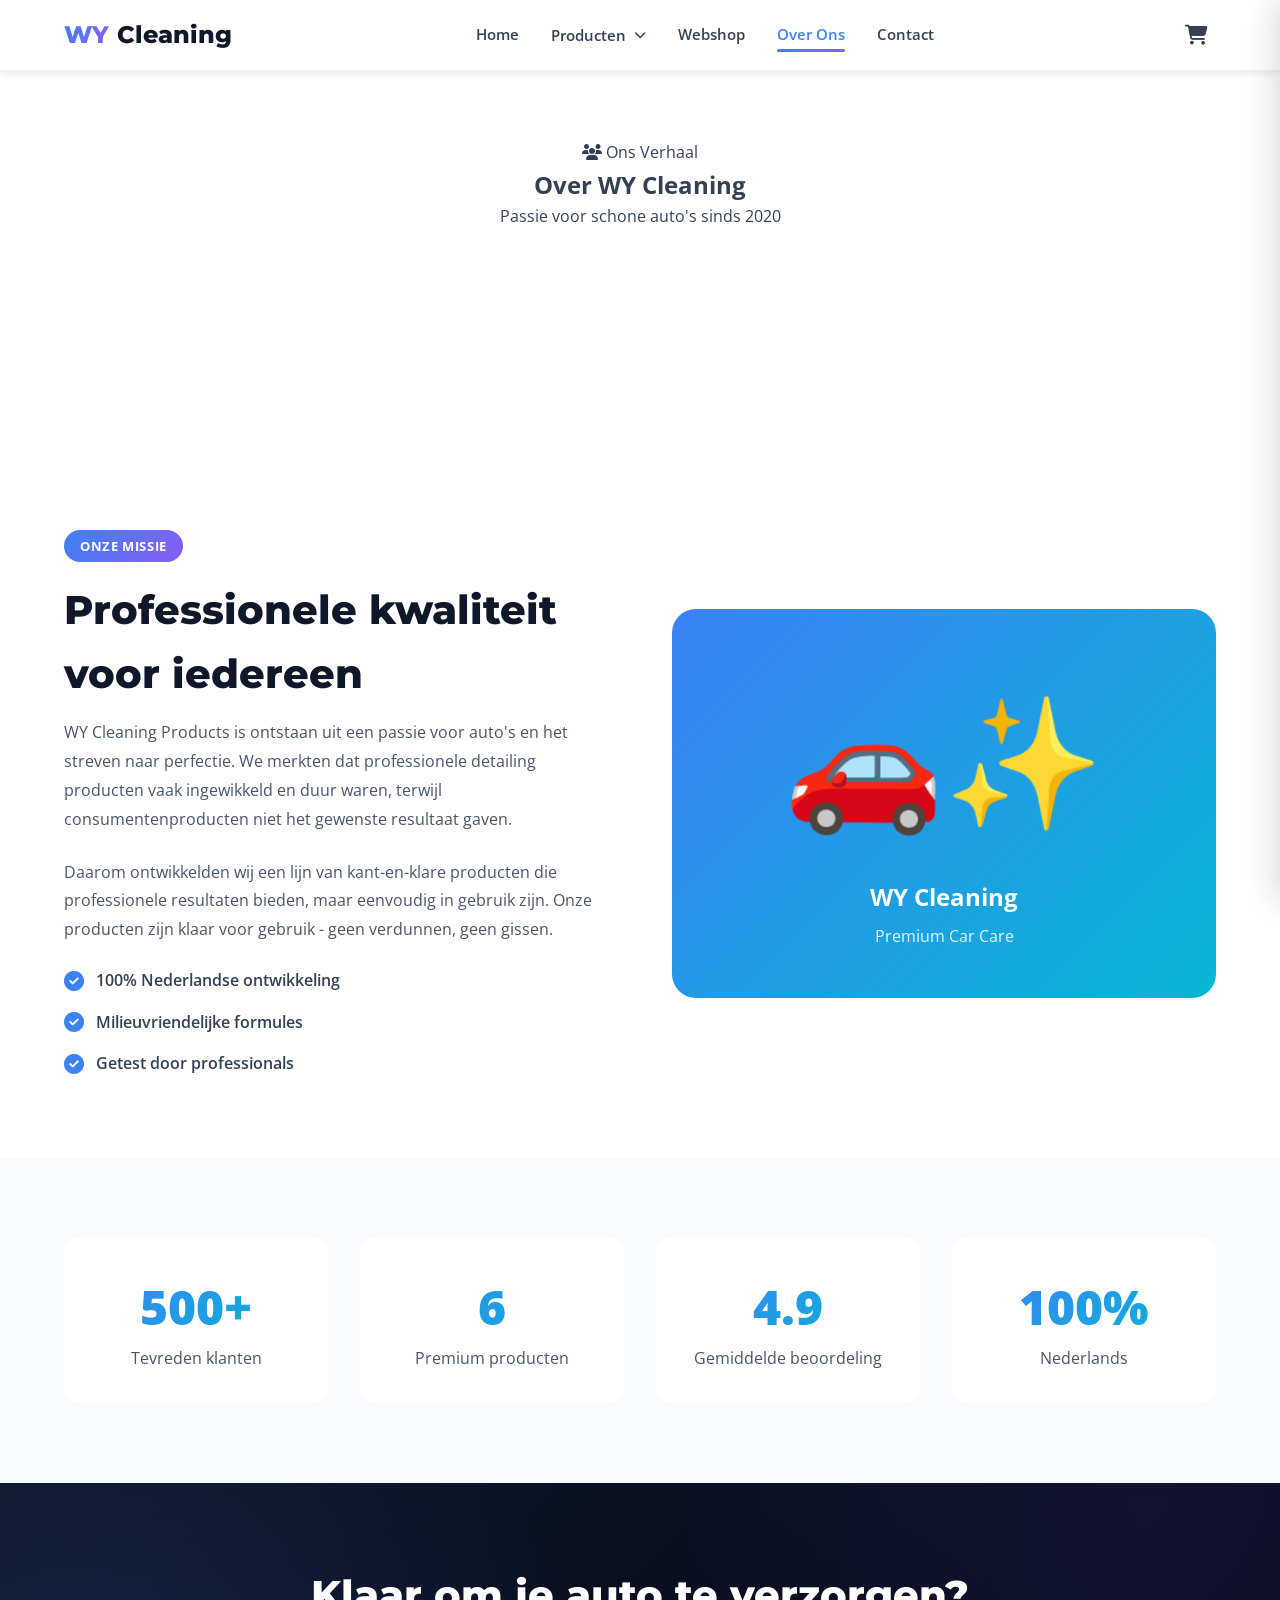
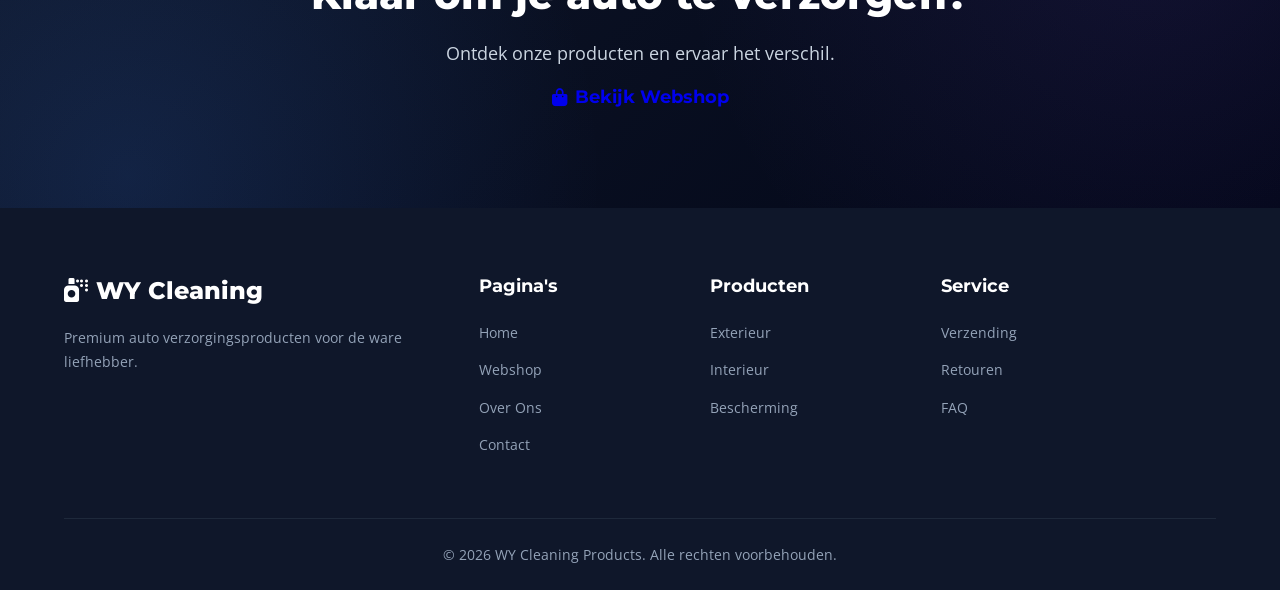
==== commit e9cfda1c: "Update: WY logo restored, blue/purple gradient theme matching original site" ====
--- a/about.html
+++ b/about.html
@@ -15,8 +15,8 @@
         <div class="container">
             <nav class="nav">
                 <a href="index.html" class="logo">
-                    <div class="logo-icon"><i class="fas fa-spray-can"></i></div>
-                    <span>WY Cleaning</span>
+                    <span class="logo-wy">WY</span>
+                    <span class="logo-text">Cleaning</span>
                 </a>
                 <ul class="nav-menu">
                     <li><a href="index.html">Home</a></li>
--- a/css/styles.css
+++ b/css/styles.css
@@ -1,211 +1,261 @@
 /* ========================================
-   WY CLEANING PRODUCTS - PROFESSIONAL
-   Car Detailing Webshop Template
+   WY CLEANING - PROFESSIONAL CAR DETAILING
+   Blauw/Paars gradient thema
    ======================================== */
 
 :root {
-    --primary: #0f172a; --primary-dark: #020617; --primary-light: #1e293b;
-    --accent: #0ea5e9; --accent-dark: #0284c7; --accent-light: #38bdf8; --cyan: #06b6d4;
-    --white: #ffffff; --gray-50: #f8fafc; --gray-100: #f1f5f9; --gray-200: #e2e8f0;
-    --gray-300: #cbd5e1; --gray-400: #94a3b8; --gray-500: #64748b; --gray-600: #475569;
-    --gray-700: #334155; --gray-800: #1e293b; --gray-900: #0f172a;
-    --success: #10b981; --error: #ef4444; --warning: #f59e0b;
-    --font-heading: 'Montserrat', sans-serif; --font-body: 'Open Sans', sans-serif;
-    --shadow-sm: 0 1px 2px 0 rgb(0 0 0 / 0.05); --shadow-md: 0 4px 6px -1px rgb(0 0 0 / 0.1);
-    --shadow-lg: 0 10px 15px -3px rgb(0 0 0 / 0.1); --shadow-xl: 0 20px 25px -5px rgb(0 0 0 / 0.1);
-    --transition-fast: 0.15s ease; --transition-base: 0.3s ease;
+    --primary: #0f172a;
+    --primary-dark: #020617;
+    --primary-light: #1e293b;
+    --accent: #3b82f6;
+    --accent-dark: #2563eb;
+    --accent-light: #60a5fa;
+    --purple: #8b5cf6;
+    --cyan: #06b6d4;
+    --gradient: linear-gradient(135deg, #3b82f6 0%, #8b5cf6 100%);
+    --gradient-accent: linear-gradient(135deg, #60a5fa 0%, #a78bfa 100%);
+    --white: #ffffff;
+    --gray-50: #f8fafc;
+    --gray-100: #f1f5f9;
+    --gray-200: #e2e8f0;
+    --gray-300: #cbd5e1;
+    --gray-400: #94a3b8;
+    --gray-500: #64748b;
+    --gray-600: #475569;
+    --gray-700: #334155;
+    --gray-800: #1e293b;
+    --gray-900: #0f172a;
+    --font-heading: 'Montserrat', sans-serif;
+    --font-body: 'Open Sans', sans-serif;
 }
 
 *, *::before, *::after { margin: 0; padding: 0; box-sizing: border-box; }
 html { scroll-behavior: smooth; }
 body { font-family: var(--font-body); font-size: 16px; line-height: 1.6; color: var(--gray-700); background: var(--white); }
 .container { max-width: 1200px; margin: 0 auto; padding: 0 1.5rem; }
-h1, h2, h3, h4, h5, h6 { font-family: var(--font-heading); font-weight: 700; line-height: 1.2; color: var(--primary); }
-a { text-decoration: none; color: inherit; transition: color var(--transition-fast); }
 
 /* Header */
-.header { position: fixed; top: 0; left: 0; right: 0; background: var(--white); box-shadow: var(--shadow-md); z-index: 1000; height: 80px; }
-.nav { display: flex; align-items: center; justify-content: space-between; height: 80px; }
-.logo { display: flex; align-items: center; gap: 0.75rem; font-family: var(--font-heading); font-size: 1.5rem; font-weight: 800; color: var(--primary); }
-.logo-icon { width: 45px; height: 45px; background: linear-gradient(135deg, var(--accent) 0%, var(--cyan) 100%); border-radius: 12px; display: flex; align-items: center; justify-content: center; color: white; font-size: 1.25rem; }
+.header { position: fixed; top: 0; left: 0; right: 0; background: var(--white); box-shadow: 0 2px 10px rgba(0,0,0,0.1); z-index: 1000; height: 70px; }
+.nav { display: flex; align-items: center; justify-content: space-between; height: 70px; }
+.logo { display: flex; align-items: center; gap: 0.5rem; font-family: var(--font-heading); font-size: 1.5rem; font-weight: 800; color: var(--primary); text-decoration: none; }
+.logo-wy { background: var(--gradient); -webkit-background-clip: text; -webkit-text-fill-color: transparent; background-clip: text; }
+.logo-text { color: var(--primary); }
 
 /* Nav Menu */
-.nav-menu { display: flex; align-items: center; gap: 2.5rem; list-style: none; }
-.nav-menu a { font-family: var(--font-heading); font-weight: 600; font-size: 0.95rem; color: var(--gray-600); padding: 0.5rem 0; position: relative; }
+.nav-menu { display: flex; align-items: center; gap: 2rem; list-style: none !important; margin: 0; padding: 0; }
+.nav-menu > li { position: relative; list-style: none !important; }
+.nav-menu a { font-weight: 600; color: var(--gray-700); text-decoration: none; padding: 0.5rem 0; position: relative; transition: color 0.3s; font-size: 0.95rem; }
 .nav-menu a:hover, .nav-menu a.active { color: var(--accent); }
-.nav-menu a.active::after { content: ''; position: absolute; bottom: 0; left: 0; right: 0; height: 3px; background: linear-gradient(90deg, var(--accent) 0%, var(--cyan) 100%); border-radius: 3px; }
+.nav-menu a.active::after { content: ''; position: absolute; bottom: 0; left: 0; right: 0; height: 3px; background: var(--gradient); border-radius: 3px; }
 
 /* Dropdown */
-.has-dropdown { position: relative; }
+.has-dropdown { position: relative; cursor: pointer; }
 .dropdown-toggle { display: flex; align-items: center; gap: 0.5rem; cursor: pointer; }
-.dropdown-toggle i { font-size: 0.75rem; transition: transform var(--transition-fast); }
+.dropdown-toggle i { font-size: 0.75rem; transition: transform 0.25s ease; }
 .has-dropdown:hover .dropdown-toggle i { transform: rotate(180deg); }
-.dropdown-menu { position: absolute; top: 100%; left: 0; background: var(--white); box-shadow: var(--shadow-xl); border-radius: 12px; padding: 0.75rem 0; min-width: 260px; margin-top: 0.5rem; opacity: 0; visibility: hidden; transform: translateY(-10px); transition: all var(--transition-fast); list-style: none; }
-.has-dropdown:hover .dropdown-menu { opacity: 1; visibility: visible; transform: translateY(0); }
-.dropdown-menu li a { display: flex; align-items: center; gap: 0.75rem; padding: 0.75rem 1.25rem; font-size: 0.9rem; color: var(--gray-600); }
-.dropdown-menu li a:hover { background: var(--gray-50); color: var(--accent); }
-.dropdown-menu li a i { width: 24px; text-align: center; color: var(--accent); }
+.dropdown-menu { position: absolute; top: 100%; left: 0; background: var(--white); box-shadow: 0 10px 40px rgba(0,0,0,0.15); border-radius: 12px; padding: 0.5rem 0; min-width: 260px; margin-top: 0; opacity: 0; visibility: hidden; pointer-events: none; transform: translateY(-10px); transition: all 0.25s ease; z-index: 9999; border: 1px solid var(--gray-200); list-style: none !important; }
+.has-dropdown::after { content: ''; position: absolute; top: 100%; left: 0; right: 0; height: 20px; background: transparent; }
+.has-dropdown:hover > .dropdown-menu { opacity: 1; visibility: visible; pointer-events: auto; transform: translateY(10px); }
+.dropdown-menu > li > a { display: flex; align-items: center; gap: 0.75rem; padding: 0.875rem 1.25rem; font-weight: 500; font-size: 0.95rem; border-bottom: 1px solid var(--gray-100); color: var(--gray-700); transition: all 0.2s; }
+.dropdown-menu > li:last-child > a { border-bottom: none; }
+.dropdown-menu > li > a i { background: var(--gradient); -webkit-background-clip: text; -webkit-text-fill-color: transparent; width: 20px; text-align: center; }
+.dropdown-menu > li > a:hover { background: var(--gray-50); color: var(--primary); padding-left: 1.5rem; }
 
 /* Nav Actions */
-.nav-actions { display: flex; align-items: center; gap: 1.25rem; }
-.cart-btn { position: relative; width: 45px; height: 45px; background: var(--gray-50); border-radius: 12px; display: flex; align-items: center; justify-content: center; color: var(--gray-600); font-size: 1.1rem; transition: all var(--transition-fast); }
-.cart-btn:hover { background: var(--accent); color: white; transform: translateY(-2px); }
-.cart-count { position: absolute; top: -5px; right: -5px; background: linear-gradient(135deg, var(--accent) 0%, var(--cyan) 100%); color: white; font-size: 0.7rem; font-weight: 700; width: 20px; height: 20px; border-radius: 50%; display: flex; align-items: center; justify-content: center; }
-
-.mobile-menu-btn { display: none; width: 45px; height: 45px; background: var(--gray-50); border-radius: 12px; font-size: 1.25rem; color: var(--gray-600); }
-.mobile-menu-btn:hover { background: var(--accent); color: white; }
+.nav-actions { display: flex; align-items: center; gap: 1rem; }
+.cart-btn { position: relative; color: var(--gray-700); font-size: 1.25rem; transition: color 0.3s; background: none; border: none; cursor: pointer; padding: 0.5rem; }
+.cart-btn:hover { color: var(--accent); }
+.cart-count { position: absolute; top: -5px; right: -5px; background: var(--gradient); color: var(--white); font-size: 0.7rem; font-weight: 700; width: 18px; height: 18px; border-radius: 50%; display: flex; align-items: center; justify-content: center; }
+.mobile-menu-btn { display: none; background: none; border: none; font-size: 1.5rem; cursor: pointer; color: var(--gray-700); padding: 0.5rem; }
 
 /* Mobile Nav */
-.mobile-nav { position: fixed; top: 0; right: -100%; width: 320px; max-width: 90%; height: 100vh; background: var(--white); box-shadow: var(--shadow-xl); z-index: 2000; transition: right var(--transition-base); display: flex; flex-direction: column; }
+.mobile-nav-overlay { position: fixed; inset: 0; background: rgba(0,0,0,0.5); z-index: 1000; opacity: 0; visibility: hidden; transition: all 0.3s; }
+.mobile-nav-overlay.active { opacity: 1; visibility: visible; }
+.mobile-nav { position: fixed; top: 0; right: -100%; width: 85%; max-width: 350px; height: 100vh; background: var(--white); box-shadow: -5px 0 30px rgba(0,0,0,0.15); z-index: 1001; transition: right 0.3s; overflow-y: auto; }
 .mobile-nav.active { right: 0; }
-.mobile-nav-header { display: flex; align-items: center; justify-content: space-between; padding: 1.25rem; border-bottom: 1px solid var(--gray-100); }
-.mobile-nav-close { width: 40px; height: 40px; background: var(--gray-50); border-radius: 10px; font-size: 1.25rem; color: var(--gray-600); }
-.mobile-nav-menu { flex: 1; padding: 1rem 0; overflow-y: auto; list-style: none; }
-.mobile-nav-menu li a { display: flex; align-items: center; gap: 1rem; padding: 1rem 1.5rem; font-weight: 600; color: var(--gray-700); border-left: 4px solid transparent; }
-.mobile-nav-menu li a:hover, .mobile-nav-menu li a.active { background: var(--gray-50); color: var(--accent); border-left-color: var(--accent); }
-.mobile-nav-menu li a i { width: 24px; text-align: center; color: var(--accent); }
-.mobile-dropdown-toggle { display: flex; align-items: center; justify-content: space-between; width: 100%; padding: 1rem 1.5rem; font-family: var(--font-heading); font-weight: 600; font-size: 1rem; color: var(--gray-700); background: none; border-left: 4px solid transparent; }
-.mobile-dropdown-toggle i { transition: transform var(--transition-fast); }
+.mobile-nav-header { display: flex; align-items: center; justify-content: space-between; padding: 1.25rem; border-bottom: 1px solid var(--gray-200); }
+.mobile-nav-close { background: none; border: none; font-size: 1.5rem; cursor: pointer; color: var(--gray-700); padding: 0.5rem; }
+.mobile-nav-menu { list-style: none; padding: 1rem 0; }
+.mobile-nav-menu li { border-bottom: 1px solid var(--gray-100); }
+.mobile-nav-menu a { display: flex; align-items: center; gap: 0.75rem; padding: 1rem 1.25rem; font-weight: 600; color: var(--gray-800); text-decoration: none; }
+.mobile-nav-menu a i { background: var(--gradient); -webkit-background-clip: text; -webkit-text-fill-color: transparent; width: 20px; }
+.mobile-dropdown-toggle { display: flex; align-items: center; justify-content: space-between; width: 100%; padding: 1rem 1.25rem; font-weight: 600; color: var(--gray-800); background: none; border: none; cursor: pointer; font-size: 1rem; }
+.mobile-dropdown-toggle i { transition: transform 0.3s; }
 .mobile-dropdown-toggle.active i { transform: rotate(180deg); }
-.mobile-dropdown-menu { display: none; background: var(--gray-50); list-style: none; }
+.mobile-dropdown-menu { display: none; list-style: none; background: var(--gray-50); }
 .mobile-dropdown-menu.active { display: block; }
-.mobile-dropdown-menu li a { padding-left: 3rem; font-size: 0.9rem; border-left: none; }
-.mobile-nav-footer { padding: 1.25rem; border-top: 1px solid var(--gray-100); }
-.mobile-nav-overlay { position: fixed; inset: 0; background: rgba(0,0,0,0.5); z-index: 1999; opacity: 0; visibility: hidden; transition: all var(--transition-fast); }
-.mobile-nav-overlay.active { opacity: 1; visibility: visible; }
+.mobile-dropdown-menu a { padding-left: 2.5rem; font-size: 0.9rem; }
+.mobile-nav-footer { padding: 1.25rem; border-top: 1px solid var(--gray-200); }
 
 /* Buttons */
-.btn { display: inline-flex; align-items: center; justify-content: center; gap: 0.5rem; font-family: var(--font-heading); font-weight: 600; font-size: 0.95rem; padding: 0.875rem 1.75rem; border-radius: 12px; border: none; cursor: pointer; transition: all var(--transition-fast); }
-.btn-primary { background: linear-gradient(135deg, var(--accent) 0%, var(--cyan) 100%); color: white; box-shadow: 0 4px 15px rgba(14, 165, 233, 0.4); }
-.btn-primary:hover { transform: translateY(-2px); box-shadow: 0 8px 25px rgba(14, 165, 233, 0.5); }
-.btn-secondary { background: var(--gray-100); color: var(--gray-700); }
-.btn-secondary:hover { background: var(--gray-200); transform: translateY(-2px); }
+.btn { display: inline-flex; align-items: center; justify-content: center; gap: 0.5rem; padding: 0.875rem 1.75rem; font-family: var(--font-heading); font-weight: 700; font-size: 1rem; border-radius: 8px; border: none; cursor: pointer; transition: all 0.3s; text-decoration: none; }
+.btn-primary { background: var(--gradient); color: var(--white); box-shadow: 0 4px 15px rgba(59,130,246,0.4); }
+.btn-primary:hover { transform: translateY(-2px); box-shadow: 0 8px 25px rgba(59,130,246,0.5); }
+.btn-secondary { background: transparent; color: var(--white); border: 2px solid var(--white); }
+.btn-secondary:hover { background: var(--white); color: var(--primary); }
 .btn-outline { background: transparent; color: var(--accent); border: 2px solid var(--accent); }
-.btn-outline:hover { background: var(--accent); color: white; }
-.btn-white { background: white; color: var(--accent); }
-.btn-white:hover { background: var(--gray-50); transform: translateY(-2px); }
-.btn-large { padding: 1rem 2.5rem; font-size: 1rem; }
+.btn-outline:hover { background: var(--gradient); color: var(--white); border-color: transparent; }
+.btn-large { padding: 1rem 2rem; font-size: 1.1rem; }
 .btn-full { width: 100%; }
 
 /* Hero */
-.hero { min-height: 100vh; background: linear-gradient(135deg, var(--primary-dark) 0%, var(--primary) 50%, var(--primary-light) 100%); position: relative; display: flex; align-items: center; padding-top: 80px; overflow: hidden; }
-.hero::before { content: ''; position: absolute; inset: 0; background: radial-gradient(circle at 20% 80%, rgba(14, 165, 233, 0.15) 0%, transparent 50%), radial-gradient(circle at 80% 20%, rgba(6, 182, 212, 0.1) 0%, transparent 50%); }
-.hero-pattern { position: absolute; inset: 0; background-image: url("data:image/svg+xml,%3Csvg width='60' height='60' viewBox='0 0 60 60' xmlns='http://www.w3.org/2000/svg'%3E%3Cg fill='none' fill-rule='evenodd'%3E%3Cg fill='%23ffffff' fill-opacity='0.03'%3E%3Cpath d='M36 34v-4h-2v4h-4v2h4v4h2v-4h4v-2h-4zm0-30V0h-2v4h-4v2h4v4h2V6h4V4h-4zM6 34v-4H4v4H0v2h4v4h2v-4h4v-2H6zM6 4V0H4v4H0v2h4v4h2V6h4V4H6z'/%3E%3C/g%3E%3C/g%3E%3C/svg%3E"); opacity: 0.5; }
-.hero-content { position: relative; z-index: 1; max-width: 650px; padding: 4rem 1.5rem; }
-.hero-badge { display: inline-flex; align-items: center; gap: 0.5rem; background: rgba(255,255,255,0.1); backdrop-filter: blur(10px); border: 1px solid rgba(255,255,255,0.2); padding: 0.5rem 1rem; border-radius: 50px; font-size: 0.875rem; font-weight: 600; color: var(--accent-light); margin-bottom: 1.5rem; }
-.hero-title { font-size: clamp(2.5rem, 5vw, 4rem); font-weight: 800; color: white; line-height: 1.1; margin-bottom: 1.5rem; }
-.hero-title .highlight { background: linear-gradient(135deg, var(--accent-light) 0%, var(--cyan) 100%); -webkit-background-clip: text; -webkit-text-fill-color: transparent; background-clip: text; }
-.hero-tagline { font-size: 1.25rem; color: var(--gray-300); margin-bottom: 2rem; max-width: 500px; }
-.hero-buttons { display: flex; gap: 1rem; margin-bottom: 3rem; flex-wrap: wrap; }
-.hero-trust { display: flex; gap: 2rem; flex-wrap: wrap; }
-.trust-item { display: flex; align-items: center; gap: 0.5rem; color: var(--gray-300); font-size: 0.9rem; }
-.trust-item i { color: var(--accent); font-size: 1.1rem; }
-.hero-image { position: absolute; right: 0; top: 50%; transform: translateY(-50%); width: 50%; max-width: 700px; padding: 2rem; }
-.hero-product-card { background: rgba(255,255,255,0.05); backdrop-filter: blur(20px); border: 1px solid rgba(255,255,255,0.1); border-radius: 24px; padding: 2.5rem; text-align: center; animation: float 6s ease-in-out infinite; }
-@keyframes float { 0%, 100% { transform: translateY(0); } 50% { transform: translateY(-20px); } }
-.hero-product-icon { font-size: 6rem; margin-bottom: 1.5rem; filter: drop-shadow(0 10px 30px rgba(14, 165, 233, 0.3)); }
-.hero-product-label { display: inline-block; background: linear-gradient(135deg, var(--accent) 0%, var(--cyan) 100%); color: white; font-size: 0.75rem; font-weight: 700; text-transform: uppercase; letter-spacing: 0.1em; padding: 0.375rem 1rem; border-radius: 50px; margin-bottom: 1rem; }
-.hero-product-name { font-family: var(--font-heading); font-size: 1.5rem; font-weight: 700; color: white; margin-bottom: 0.5rem; }
-.hero-product-price { font-size: 2rem; font-weight: 800; background: linear-gradient(135deg, var(--accent-light) 0%, var(--cyan) 100%); -webkit-background-clip: text; -webkit-text-fill-color: transparent; background-clip: text; }
-.scroll-down { position: absolute; bottom: 2rem; left: 50%; transform: translateX(-50%); width: 50px; height: 50px; background: rgba(255,255,255,0.1); backdrop-filter: blur(10px); border: 1px solid rgba(255,255,255,0.2); border-radius: 50%; display: flex; align-items: center; justify-content: center; color: white; font-size: 1.25rem; animation: bounce 2s infinite; }
-@keyframes bounce { 0%, 20%, 50%, 80%, 100% { transform: translateX(-50%) translateY(0); } 40% { transform: translateX(-50%) translateY(-10px); } 60% { transform: translateX(-50%) translateY(-5px); } }
+.hero-modern { position: relative; min-height: 100vh; display: flex; align-items: center; justify-content: center; background: linear-gradient(135deg, var(--primary) 0%, var(--primary-dark) 100%); padding-top: 70px; overflow: hidden; }
+.hero-modern::before { content: ''; position: absolute; inset: 0; background: radial-gradient(circle at 30% 50%, rgba(59,130,246,0.15) 0%, transparent 50%), radial-gradient(circle at 70% 50%, rgba(139,92,246,0.1) 0%, transparent 50%); }
+.hero-content-modern { position: relative; z-index: 2; text-align: center; color: var(--white); max-width: 800px; padding: 3rem 1.5rem; }
+.hero-badge-modern { display: inline-flex; align-items: center; gap: 0.5rem; background: rgba(59,130,246,0.15); color: var(--accent-light); padding: 0.5rem 1rem; border-radius: 50px; font-size: 0.875rem; font-weight: 600; margin-bottom: 1.5rem; border: 1px solid rgba(59,130,246,0.3); }
+.hero-content-modern h1 { color: var(--white); font-size: clamp(2rem, 5vw, 3.5rem); margin-bottom: 1rem; line-height: 1.1; font-weight: 800; }
+.hero-content-modern h1 .highlight { background: var(--gradient-accent); -webkit-background-clip: text; -webkit-text-fill-color: transparent; text-shadow: 0 0 30px rgba(59,130,246,0.3); }
+.hero-tagline-modern { font-size: 1.15rem; margin-bottom: 2rem; opacity: 0.9; }
+.hero-buttons-modern { display: flex; gap: 1rem; justify-content: center; flex-wrap: wrap; margin-bottom: 3rem; }
+.hero-trust { display: flex; justify-content: center; gap: 2rem; flex-wrap: wrap; }
+.trust-item { display: flex; align-items: center; gap: 0.5rem; color: var(--white); font-weight: 500; font-size: 0.9rem; }
+.trust-item i { background: var(--gradient); -webkit-background-clip: text; -webkit-text-fill-color: transparent; font-size: 1.1rem; }
+.scroll-down { position: absolute; bottom: 2rem; left: 50%; transform: translateX(-50%); color: var(--white); font-size: 1.5rem; animation: bounce 2s infinite; opacity: 0.7; text-decoration: none; }
+@keyframes bounce { 0%, 100% { transform: translateX(-50%) translateY(0); } 50% { transform: translateX(-50%) translateY(10px); } }
+
+/* Section Headers */
+.section-header-modern { text-align: center; margin-bottom: 3rem; }
+.section-header-modern.light h2, .section-header-modern.light p { color: var(--white); }
+.section-tag { display: inline-block; background: var(--gradient); color: var(--white); padding: 0.375rem 1rem; border-radius: 50px; font-size: 0.8rem; font-weight: 700; text-transform: uppercase; letter-spacing: 0.05em; margin-bottom: 1rem; }
+.section-title { font-family: var(--font-heading); font-size: clamp(1.75rem, 4vw, 2.5rem); font-weight: 800; color: var(--primary); margin-bottom: 0.75rem; }
+.section-subtitle { color: var(--gray-500); font-size: 1.1rem; }
 
 /* USP Section */
-.usp-section { padding: 5rem 0; background: var(--gray-50); }
-.section-header { text-align: center; max-width: 600px; margin: 0 auto 3rem; }
-.section-tag { display: inline-block; background: linear-gradient(135deg, var(--accent) 0%, var(--cyan) 100%); -webkit-background-clip: text; -webkit-text-fill-color: transparent; background-clip: text; font-family: var(--font-heading); font-weight: 700; font-size: 0.875rem; text-transform: uppercase; letter-spacing: 0.1em; margin-bottom: 0.75rem; }
-.section-title { font-size: clamp(1.75rem, 4vw, 2.5rem); margin-bottom: 0.75rem; }
-.section-subtitle { color: var(--gray-500); font-size: 1.1rem; }
-.usp-grid { display: grid; grid-template-columns: repeat(auto-fit, minmax(220px, 1fr)); gap: 1.5rem; }
-.usp-card { display: flex; align-items: flex-start; gap: 1rem; background: var(--white); padding: 1.5rem; border-radius: 16px; box-shadow: var(--shadow-sm); transition: all var(--transition-base); }
-.usp-card:hover { transform: translateY(-5px); box-shadow: var(--shadow-lg); }
-.usp-card i { width: 50px; height: 50px; background: linear-gradient(135deg, rgba(14, 165, 233, 0.1) 0%, rgba(6, 182, 212, 0.1) 100%); border-radius: 12px; display: flex; align-items: center; justify-content: center; color: var(--accent); font-size: 1.25rem; flex-shrink: 0; }
-.usp-card h3 { font-size: 1.1rem; margin-bottom: 0.25rem; }
-.usp-card p { font-size: 0.875rem; color: var(--gray-500); }
-
-/* Products */
-.products-section { padding: 5rem 0; }
+.usp-section { padding: 5rem 0; background: var(--white); }
+.usp-grid { display: grid; grid-template-columns: repeat(auto-fit, minmax(250px, 1fr)); gap: 1.5rem; }
+.usp-card { display: flex; align-items: flex-start; gap: 1rem; background: var(--gray-50); padding: 1.5rem; border-radius: 16px; transition: all 0.3s; border: 1px solid var(--gray-100); }
+.usp-card:hover { transform: translateY(-5px); box-shadow: 0 10px 30px rgba(0,0,0,0.1); border-color: var(--accent); }
+.usp-card i { width: 50px; height: 50px; background: var(--gradient); border-radius: 12px; display: flex; align-items: center; justify-content: center; color: white; font-size: 1.25rem; flex-shrink: 0; }
+.usp-card h3 { font-family: var(--font-heading); font-size: 1.1rem; margin-bottom: 0.25rem; color: var(--primary); }
+.usp-card p { font-size: 0.9rem; color: var(--gray-500); }
+
+/* Products Section */
+.products-section { padding: 5rem 0; background: var(--gray-50); }
 .products-grid { display: grid; grid-template-columns: repeat(auto-fill, minmax(280px, 1fr)); gap: 1.5rem; }
-.product-card { background: var(--white); border-radius: 20px; overflow: hidden; box-shadow: var(--shadow-sm); transition: all var(--transition-base); border: 1px solid var(--gray-100); }
-.product-card:hover { transform: translateY(-8px); box-shadow: var(--shadow-xl); }
+.product-card { background: var(--white); border-radius: 16px; overflow: hidden; box-shadow: 0 2px 10px rgba(0,0,0,0.05); transition: all 0.3s; border: 1px solid var(--gray-100); }
+.product-card:hover { transform: translateY(-8px); box-shadow: 0 20px 40px rgba(0,0,0,0.1); }
 .product-image { aspect-ratio: 4/3; background: linear-gradient(135deg, var(--gray-50) 0%, var(--gray-100) 100%); display: flex; align-items: center; justify-content: center; font-size: 4rem; position: relative; overflow: hidden; }
-.product-badge { position: absolute; top: 1rem; left: 1rem; background: linear-gradient(135deg, var(--accent) 0%, var(--cyan) 100%); color: white; font-size: 0.7rem; font-weight: 700; text-transform: uppercase; letter-spacing: 0.05em; padding: 0.375rem 0.875rem; border-radius: 50px; }
+.product-badge { position: absolute; top: 1rem; left: 1rem; background: var(--gradient); color: white; font-size: 0.7rem; font-weight: 700; text-transform: uppercase; letter-spacing: 0.05em; padding: 0.375rem 0.875rem; border-radius: 50px; }
 .product-content { padding: 1.5rem; }
-.product-category { font-size: 0.75rem; font-weight: 700; text-transform: uppercase; letter-spacing: 0.05em; color: var(--accent); margin-bottom: 0.5rem; }
-.product-name { font-size: 1.125rem; margin-bottom: 0.5rem; }
+.product-category { font-size: 0.75rem; font-weight: 700; text-transform: uppercase; letter-spacing: 0.05em; background: var(--gradient); -webkit-background-clip: text; -webkit-text-fill-color: transparent; margin-bottom: 0.5rem; }
+.product-name { font-family: var(--font-heading); font-size: 1.125rem; font-weight: 700; margin-bottom: 0.5rem; color: var(--primary); }
 .product-description { font-size: 0.875rem; color: var(--gray-500); margin-bottom: 1rem; line-height: 1.5; }
 .product-footer { display: flex; align-items: center; justify-content: space-between; }
-.product-price { font-family: var(--font-heading); font-size: 1.25rem; font-weight: 800; color: var(--accent); }
-.btn-add-cart { width: 44px; height: 44px; background: var(--gray-100); border-radius: 12px; display: flex; align-items: center; justify-content: center; color: var(--gray-600); font-size: 1rem; transition: all var(--transition-fast); }
-.btn-add-cart:hover { background: linear-gradient(135deg, var(--accent) 0%, var(--cyan) 100%); color: white; transform: scale(1.1); }
+.product-price { font-family: var(--font-heading); font-size: 1.25rem; font-weight: 800; background: var(--gradient); -webkit-background-clip: text; -webkit-text-fill-color: transparent; }
+.btn-add-cart { width: 44px; height: 44px; background: var(--gray-100); border-radius: 10px; display: flex; align-items: center; justify-content: center; color: var(--gray-600); font-size: 1rem; border: none; cursor: pointer; transition: all 0.3s; }
+.btn-add-cart:hover { background: var(--gradient); color: white; transform: scale(1.1); }
 
 /* CTA Section */
-.cta-section { padding: 5rem 0; background: linear-gradient(135deg, var(--primary) 0%, var(--primary-light) 100%); position: relative; overflow: hidden; }
-.cta-section::before { content: ''; position: absolute; inset: 0; background: radial-gradient(circle at 10% 90%, rgba(14, 165, 233, 0.2) 0%, transparent 40%), radial-gradient(circle at 90% 10%, rgba(6, 182, 212, 0.15) 0%, transparent 40%); }
+.cta-section { padding: 5rem 0; background: linear-gradient(135deg, var(--primary) 0%, var(--primary-dark) 100%); position: relative; overflow: hidden; }
+.cta-section::before { content: ''; position: absolute; inset: 0; background: radial-gradient(circle at 10% 90%, rgba(59,130,246,0.15) 0%, transparent 40%), radial-gradient(circle at 90% 10%, rgba(139,92,246,0.1) 0%, transparent 40%); }
 .cta-content { position: relative; text-align: center; max-width: 700px; margin: 0 auto; }
-.cta-content .section-title { color: white; margin-bottom: 1rem; }
-.cta-content .section-subtitle { color: var(--gray-300); margin-bottom: 2rem; }
+.cta-content .section-title { color: white; }
+.cta-content .section-subtitle { color: var(--gray-300); }
+
+/* Shop Layout */
+.shop-layout { display: grid; grid-template-columns: 260px 1fr; gap: 2rem; }
+.shop-sidebar { position: sticky; top: 90px; height: fit-content; }
+.filter-section { background: var(--white); border-radius: 16px; padding: 1.5rem; box-shadow: 0 2px 10px rgba(0,0,0,0.05); margin-bottom: 1rem; border: 1px solid var(--gray-100); }
+.filter-section h4 { font-family: var(--font-heading); margin-bottom: 1rem; font-size: 1rem; }
+.filter-list { list-style: none; }
+.filter-list li { margin-bottom: 0.75rem; }
+.filter-checkbox { display: flex; align-items: center; gap: 0.5rem; cursor: pointer; font-size: 0.9rem; color: var(--gray-600); }
+.filter-checkbox input { accent-color: var(--accent); }
+.price-range { display: flex; align-items: center; gap: 0.75rem; font-size: 0.875rem; color: var(--gray-500); margin-bottom: 0.5rem; }
+.price-range input { flex: 1; accent-color: var(--accent); }
 
 /* Footer */
-.footer { background: var(--primary-dark); color: var(--gray-300); padding: 4rem 0 2rem; }
-.footer-grid { display: grid; grid-template-columns: 2fr repeat(3, 1fr); gap: 3rem; margin-bottom: 3rem; }
-.footer-brand .logo { color: white; margin-bottom: 1rem; }
-.footer-brand p { font-size: 0.9rem; line-height: 1.7; margin-bottom: 1.5rem; }
-.social-links { display: flex; gap: 0.75rem; }
-.social-link { width: 40px; height: 40px; background: rgba(255,255,255,0.1); border-radius: 10px; display: flex; align-items: center; justify-content: center; color: white; font-size: 1rem; transition: all var(--transition-fast); }
-.social-link:hover { background: var(--accent); transform: translateY(-3px); }
-.footer-title { font-family: var(--font-heading); font-size: 1rem; font-weight: 700; color: white; margin-bottom: 1.25rem; }
+.footer { background: var(--gray-900); color: var(--gray-400); padding: 4rem 0 0; }
+.footer-grid { display: grid; grid-template-columns: 2fr 1fr 1fr 1.5fr; gap: 3rem; padding-bottom: 3rem; }
+.footer-brand .logo { color: var(--white); margin-bottom: 1rem; }
+.footer-brand p { line-height: 1.7; font-size: 0.9rem; }
+.social-links { display: flex; gap: 0.75rem; margin-top: 1.5rem; }
+.social-link { width: 40px; height: 40px; background: rgba(255,255,255,0.1); border-radius: 10px; display: flex; align-items: center; justify-content: center; color: white; font-size: 1rem; transition: all 0.3s; text-decoration: none; }
+.social-link:hover { background: var(--gradient); transform: translateY(-3px); }
+.footer-title { color: var(--white); font-family: var(--font-heading); font-size: 1.1rem; margin-bottom: 1.25rem; font-weight: 700; }
+.footer-links ul { list-style: none; }
 .footer-links li { margin-bottom: 0.75rem; }
-.footer-links a { font-size: 0.9rem; color: var(--gray-400); }
-.footer-links a:hover { color: var(--accent); }
-.footer-bottom { border-top: 1px solid rgba(255,255,255,0.1); padding-top: 2rem; text-align: center; font-size: 0.875rem; color: var(--gray-500); }
+.footer-links a { color: var(--gray-400); text-decoration: none; transition: color 0.3s; font-size: 0.9rem; }
+.footer-links a:hover { background: var(--gradient); -webkit-background-clip: text; -webkit-text-fill-color: transparent; }
+.footer-bottom { border-top: 1px solid var(--gray-800); padding: 1.5rem 0; text-align: center; font-size: 0.9rem; }
 
 /* Cart Sidebar */
-.cart-overlay { position: fixed; inset: 0; background: rgba(0,0,0,0.5); z-index: 1998; opacity: 0; visibility: hidden; transition: all var(--transition-fast); }
+.cart-overlay { position: fixed; inset: 0; background: rgba(0,0,0,0.5); z-index: 1000; opacity: 0; visibility: hidden; transition: all 0.3s; }
 .cart-overlay.active { opacity: 1; visibility: visible; }
-.cart-sidebar { position: fixed; top: 0; right: -420px; width: 420px; max-width: 100%; height: 100vh; background: var(--white); box-shadow: var(--shadow-xl); z-index: 1999; transition: right var(--transition-base); display: flex; flex-direction: column; }
+.cart-sidebar { position: fixed; top: 0; right: -420px; width: 420px; max-width: 100%; height: 100vh; background: var(--white); box-shadow: -5px 0 30px rgba(0,0,0,0.15); z-index: 1001; transition: right 0.3s; display: flex; flex-direction: column; }
 .cart-sidebar.active { right: 0; }
-.cart-header { display: flex; align-items: center; justify-content: space-between; padding: 1.5rem; border-bottom: 1px solid var(--gray-100); }
-.cart-header h3 { font-size: 1.25rem; }
-.cart-close { width: 40px; height: 40px; background: var(--gray-50); border-radius: 10px; font-size: 1.25rem; color: var(--gray-600); }
-.cart-close:hover { background: var(--error); color: white; }
+.cart-header { display: flex; align-items: center; justify-content: space-between; padding: 1.5rem; border-bottom: 1px solid var(--gray-200); }
+.cart-header h3 { font-family: var(--font-heading); font-size: 1.25rem; }
+.cart-close { width: 40px; height: 40px; background: var(--gray-100); border-radius: 10px; border: none; font-size: 1.25rem; color: var(--gray-600); cursor: pointer; transition: all 0.3s; }
+.cart-close:hover { background: #ef4444; color: white; }
 .cart-items { flex: 1; overflow-y: auto; padding: 1rem; }
-.cart-item { display: flex; gap: 1rem; padding: 1rem; background: var(--gray-50); border-radius: 16px; margin-bottom: 1rem; }
-.cart-item-image { width: 70px; height: 70px; background: var(--white); border-radius: 12px; display: flex; align-items: center; justify-content: center; font-size: 2rem; flex-shrink: 0; }
+.cart-item { display: flex; gap: 1rem; padding: 1rem; background: var(--gray-50); border-radius: 12px; margin-bottom: 1rem; }
+.cart-item-image { width: 70px; height: 70px; background: white; border-radius: 10px; display: flex; align-items: center; justify-content: center; font-size: 2rem; flex-shrink: 0; }
 .cart-item-details { flex: 1; }
-.cart-item-name { font-family: var(--font-heading); font-weight: 600; color: var(--primary); margin-bottom: 0.25rem; }
-.cart-item-price { font-size: 0.875rem; color: var(--accent); font-weight: 700; margin-bottom: 0.5rem; }
-.quantity-selector { display: flex; align-items: center; gap: 0.5rem; }
-.quantity-btn { width: 28px; height: 28px; background: var(--white); border: 1px solid var(--gray-200); border-radius: 6px; display: flex; align-items: center; justify-content: center; color: var(--gray-600); font-size: 0.875rem; }
-.quantity-btn:hover { background: var(--accent); color: white; border-color: var(--accent); }
-.quantity-selector input { width: 40px; text-align: center; border: none; background: none; font-weight: 600; }
-.cart-item-remove { font-size: 0.8rem; color: var(--gray-400); background: none; padding: 0; margin-left: 0.5rem; }
-.cart-item-remove:hover { color: var(--error); }
+.cart-item-name { font-family: var(--font-heading); font-weight: 600; color: var(--primary); margin-bottom: 0.25rem; font-size: 0.95rem; }
+.cart-item-price { font-size: 0.875rem; background: var(--gradient); -webkit-background-clip: text; -webkit-text-fill-color: transparent; font-weight: 700; }
+.quantity-selector { display: flex; align-items: center; gap: 0.5rem; margin-top: 0.5rem; }
+.quantity-btn { width: 28px; height: 28px; background: white; border: 1px solid var(--gray-200); border-radius: 6px; display: flex; align-items: center; justify-content: center; color: var(--gray-600); font-size: 0.75rem; cursor: pointer; transition: all 0.2s; }
+.quantity-btn:hover { background: var(--gradient); color: white; border-color: transparent; }
+.quantity-selector input { width: 40px; text-align: center; border: none; background: none; font-weight: 600; font-size: 0.9rem; }
+.cart-item-remove { color: var(--gray-400); background: none; border: none; cursor: pointer; font-size: 0.8rem; margin-left: 0.5rem; }
+.cart-item-remove:hover { color: #ef4444; }
 .cart-empty { text-align: center; padding: 4rem 2rem; color: var(--gray-400); }
 .cart-empty i { font-size: 4rem; margin-bottom: 1rem; opacity: 0.5; }
-.cart-footer { border-top: 1px solid var(--gray-100); padding: 1.5rem; background: var(--gray-50); }
-.cart-total { display: flex; justify-content: space-between; align-items: center; font-size: 1.125rem; font-weight: 700; margin-bottom: 1rem; }
-.cart-total-price { font-size: 1.5rem; color: var(--accent); }
+.cart-footer { border-top: 1px solid var(--gray-200); padding: 1.5rem; background: var(--gray-50); }
+.cart-total { display: flex; justify-content: space-between; align-items: center; font-size: 1.125rem; font-weight: 700; margin-bottom: 1rem; font-family: var(--font-heading); }
+.cart-total-price { font-size: 1.5rem; background: var(--gradient); -webkit-background-clip: text; -webkit-text-fill-color: transparent; }
 
 /* Toast */
-.toast-container { position: fixed; bottom: 2rem; right: 2rem; z-index: 3000; display: flex; flex-direction: column; gap: 0.75rem; }
-.toast { background: var(--white); border-left: 4px solid var(--success); border-radius: 12px; padding: 1rem 1.5rem; box-shadow: var(--shadow-xl); display: flex; align-items: center; gap: 0.75rem; animation: slideIn 0.3s ease; }
-.toast.error { border-left-color: var(--error); }
+.toast-container { position: fixed; bottom: 2rem; right: 2rem; z-index: 2000; display: flex; flex-direction: column; gap: 0.75rem; }
+.toast { background: var(--white); border-left: 4px solid var(--accent); border-radius: 12px; padding: 1rem 1.5rem; box-shadow: 0 10px 30px rgba(0,0,0,0.15); display: flex; align-items: center; gap: 0.75rem; animation: slideIn 0.3s ease; }
+.toast.error { border-left-color: #ef4444; }
 @keyframes slideIn { from { transform: translateX(100%); opacity: 0; } to { transform: translateX(0); opacity: 1; } }
+
+/* Contact Page */
+.contact-section { padding: 5rem 0; background: var(--white); }
+.contact-grid { display: grid; grid-template-columns: 1fr 1fr; gap: 3rem; }
+.contact-info h2 { font-family: var(--font-heading); font-size: 1.75rem; margin-bottom: 1rem; }
+.contact-info > p { color: var(--gray-500); margin-bottom: 2rem; }
+.contact-methods { display: flex; flex-direction: column; gap: 1.5rem; margin-bottom: 2rem; }
+.contact-method { display: flex; align-items: center; gap: 1rem; }
+.contact-method i { width: 50px; height: 50px; background: var(--gradient); border-radius: 12px; display: flex; align-items: center; justify-content: center; color: white; font-size: 1.25rem; }
+.contact-method h4 { font-family: var(--font-heading); font-size: 1rem; margin-bottom: 0.25rem; }
+.contact-method p { color: var(--gray-500); font-size: 0.9rem; }
+.contact-form-wrapper { background: var(--white); border-radius: 20px; padding: 2rem; box-shadow: 0 10px 40px rgba(0,0,0,0.1); border: 1px solid var(--gray-100); }
+.contact-form-wrapper h3 { font-family: var(--font-heading); margin-bottom: 1.5rem; }
+.form-group { margin-bottom: 1rem; }
+.form-group label { display: block; font-size: 0.875rem; font-weight: 600; margin-bottom: 0.5rem; }
+.form-group input, .form-group textarea, .form-group select { width: 100%; padding: 0.75rem 1rem; border: 1px solid var(--gray-200); border-radius: 10px; font-size: 0.95rem; font-family: var(--font-body); transition: border-color 0.3s; }
+.form-group input:focus, .form-group textarea:focus, .form-group select:focus { outline: none; border-color: var(--accent); }
+.form-group textarea { resize: vertical; min-height: 120px; }
+
+/* FAQ */
+.faq-item { background: var(--white); border-radius: 16px; padding: 1.5rem; margin-bottom: 1rem; box-shadow: 0 2px 10px rgba(0,0,0,0.05); border: 1px solid var(--gray-100); }
+.faq-item h4 { font-family: var(--font-heading); font-size: 1rem; margin-bottom: 0.5rem; display: flex; align-items: center; gap: 0.5rem; }
+.faq-item h4 i { background: var(--gradient); -webkit-background-clip: text; -webkit-text-fill-color: transparent; }
+.faq-item p { color: var(--gray-600); font-size: 0.9rem; }
 
 /* Responsive */
 @media (max-width: 1024px) {
-    .hero-image { display: none; }
+    .shop-layout { grid-template-columns: 1fr; }
+    .shop-sidebar { position: static; }
+    .contact-grid { grid-template-columns: 1fr; }
     .footer-grid { grid-template-columns: repeat(2, 1fr); }
 }
+
 @media (max-width: 768px) {
     .nav-menu { display: none; }
-    .mobile-menu-btn { display: flex; }
-    .hero-content { text-align: center; padding: 3rem 1.5rem; }
-    .hero-buttons { justify-content: center; }
-    .hero-trust { justify-content: center; }
+    .mobile-menu-btn { display: block; }
+    .hero-content-modern { padding: 2rem 1rem; }
+    .hero-content-modern h1 { font-size: 2rem; }
+    .hero-trust { gap: 1rem; }
+    .trust-item { font-size: 0.8rem; }
+    .hero-buttons-modern { flex-direction: column; align-items: center; }
+    .btn-large { width: 100%; max-width: 300px; }
     .usp-grid { grid-template-columns: 1fr; }
     .products-grid { grid-template-columns: 1fr; }
     .footer-grid { grid-template-columns: 1fr; gap: 2rem; }
     .cart-sidebar { width: 100%; }
+    .section-title { font-size: 1.75rem; }
 }
